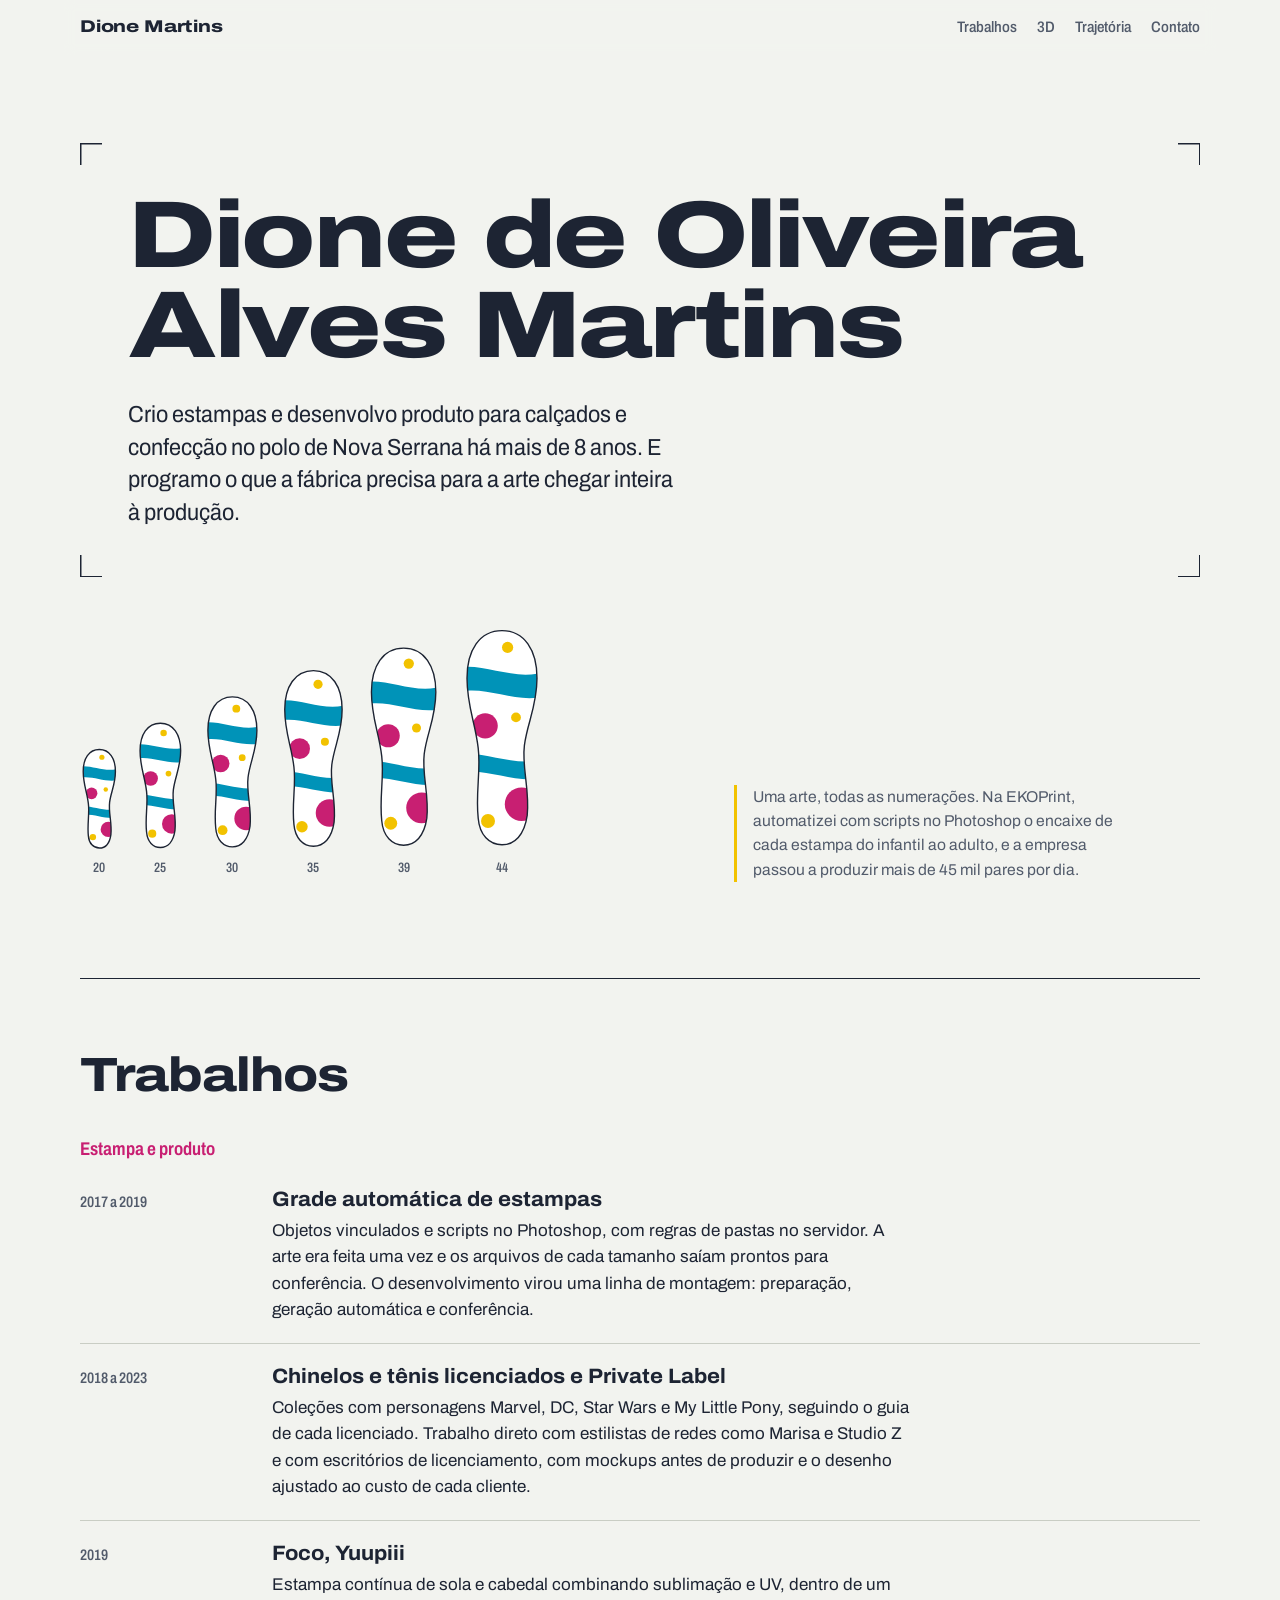
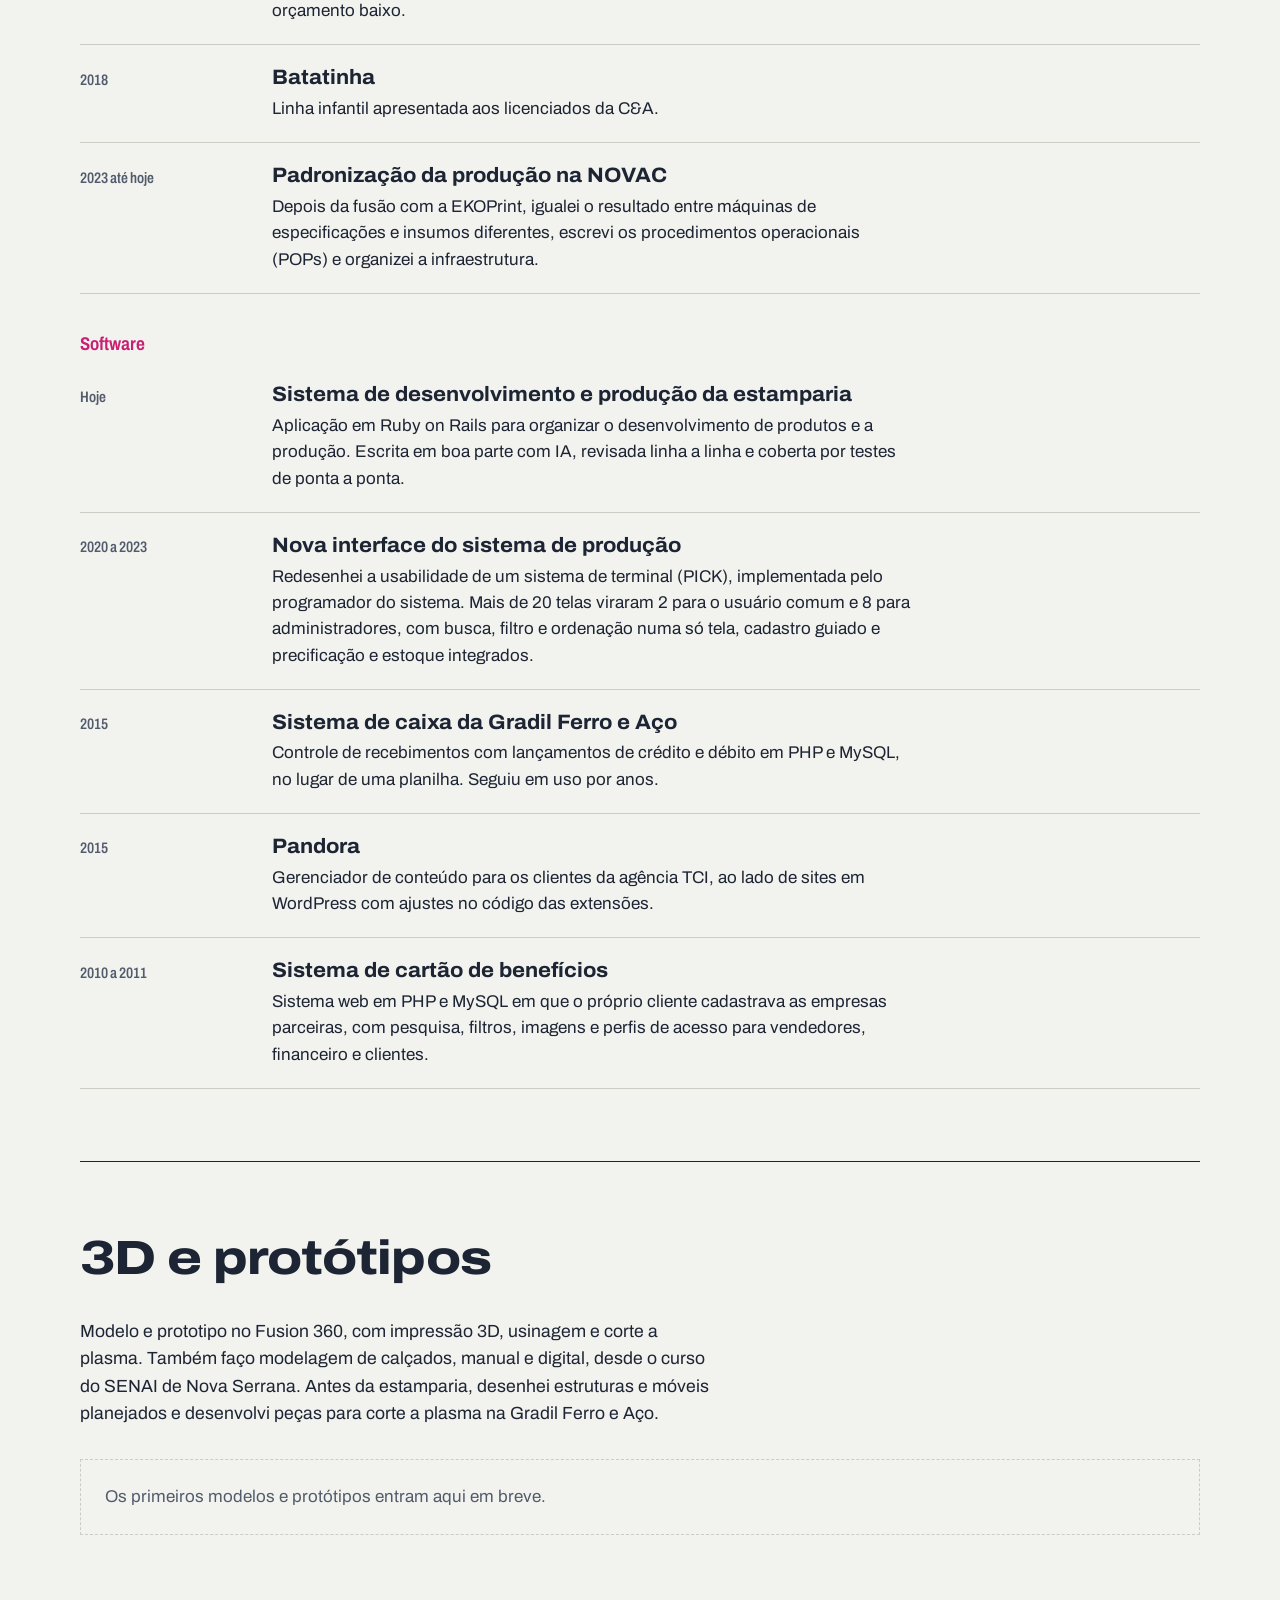
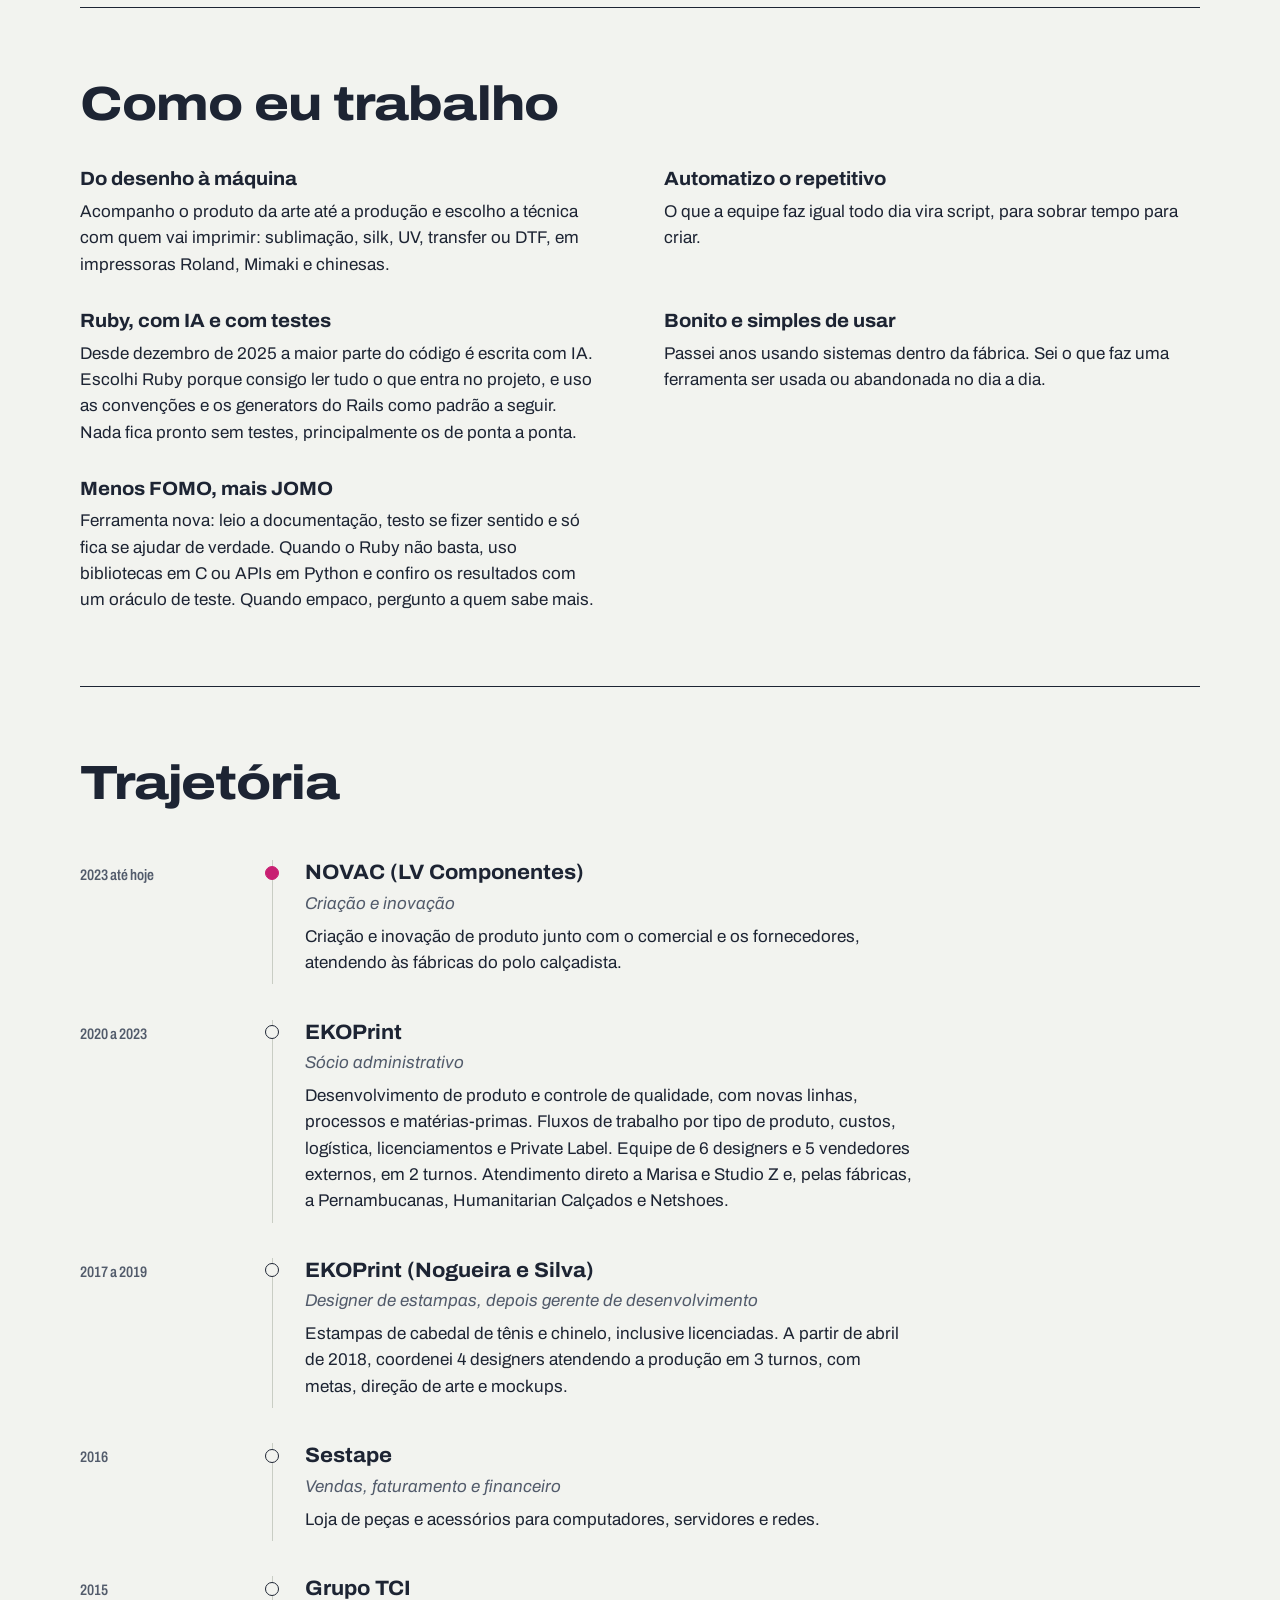
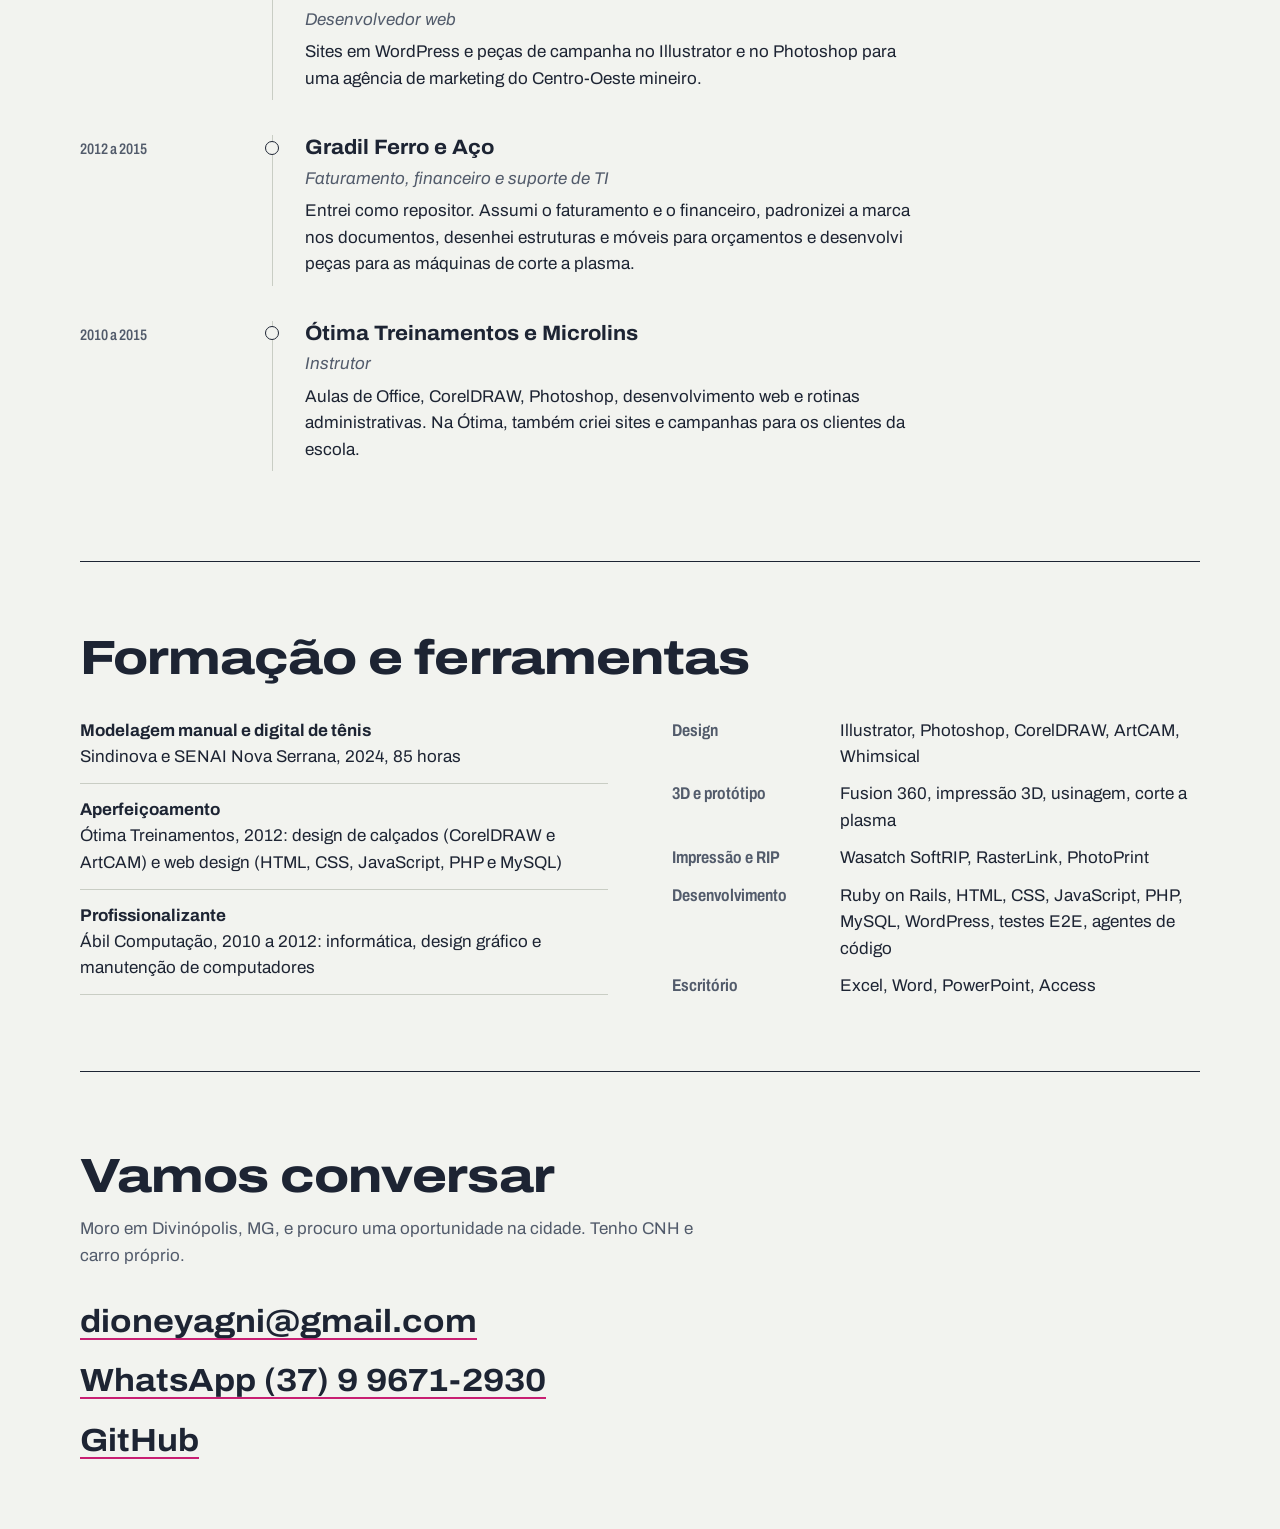
==== index.html @ 9ca5ea8d "Portfólio novo: estampa, produto, software e espaço para 3D Co-Authored-By: Claude Opus 5.5 <noreply" ====
<!doctype html>
<html lang="pt-BR">
<head>
  <meta charset="utf-8">
  <meta name="viewport" content="width=device-width, initial-scale=1">
  <title>Dione Martins · Design de estampas, produto e software</title>
  <meta name="description" content="Dione de Oliveira Alves Martins: designer de estampas e produto no polo calçadista de Nova Serrana e desenvolvedor Ruby on Rails. Divinópolis, MG.">
  <link rel="canonical" href="https://dioneyagni.github.io/">

  <meta property="og:type" content="website">
  <meta property="og:locale" content="pt_BR">
  <meta property="og:title" content="Dione Martins · Design de estampas, produto e software">
  <meta property="og:description" content="Mais de 8 anos criando estampas e produto para calçados e confecção, e programando o que a fábrica precisa.">
  <meta property="og:url" content="https://dioneyagni.github.io/">
  <meta name="theme-color" content="#F2F3EF" media="(prefers-color-scheme: light)">
  <meta name="theme-color" content="#151922" media="(prefers-color-scheme: dark)">

  <link rel="preconnect" href="https://fonts.googleapis.com">
  <link rel="preconnect" href="https://fonts.gstatic.com" crossorigin>
  <link rel="stylesheet" href="https://fonts.googleapis.com/css2?family=Archivo:ital,wdth,wght@0,62..125,300..900;1,62..125,400&display=swap">
  <link rel="stylesheet" href="assets/css/site.css">
  <link rel="icon" href="data:image/svg+xml,%3Csvg xmlns='http://www.w3.org/2000/svg' viewBox='0 0 32 32'%3E%3Ccircle cx='16' cy='16' r='9' fill='none' stroke='%23D4237A' stroke-width='2.5'/%3E%3Cpath d='M16 1v30M1 16h30' stroke='%231D2433' stroke-width='2.5'/%3E%3C/svg%3E">

  <!-- Google tag (gtag.js) -->
  <script async src="https://www.googletagmanager.com/gtag/js?id=G-K57JJEJHMC"></script>
  <script>
    window.dataLayer = window.dataLayer || [];
    function gtag(){dataLayer.push(arguments);}
    gtag('js', new Date());
    gtag('config', 'G-K57JJEJHMC');
  </script>
</head>
<body>

  <!--
    Arte da "grade": a mesma estampa desenhada uma vez e usada em todos os tamanhos.
    Fica escondida aqui e é reaproveitada no topo com <use href="#palmilha">.
  -->
  <svg class="sprite" aria-hidden="true" focusable="false">
    <defs>
      <clipPath id="contorno">
        <path d="M30 4C46 4 55 18 55 38c0 20-7 32-9 48-2 16 4 32 2 50-2 14-9 21-18 21s-16-7-17-19c-2-18 2-34 0-50C11 70 5 58 5 38 5 18 14 4 30 4z"/>
      </clipPath>
    </defs>
    <symbol id="palmilha" viewBox="0 0 60 161">
      <g clip-path="url(#contorno)">
        <rect width="60" height="161" class="arte-fundo"/>
        <path d="M-10 34C12 20 44 48 70 28V46C46 64 14 36 -10 52Z" class="arte-ciano"/>
        <path d="M-10 96C12 82 44 110 70 90V104C46 122 14 94 -10 110Z" class="arte-ciano"/>
        <circle cx="18" cy="72" r="9" class="arte-magenta"/>
        <circle cx="44" cy="128" r="12" class="arte-magenta"/>
        <circle cx="40" cy="66" r="3.5" class="arte-amarelo"/>
        <circle cx="20" cy="140" r="5" class="arte-amarelo"/>
        <circle cx="34" cy="16" r="4" class="arte-amarelo"/>
      </g>
      <path d="M30 4C46 4 55 18 55 38c0 20-7 32-9 48-2 16 4 32 2 50-2 14-9 21-18 21s-16-7-17-19c-2-18 2-34 0-50C11 70 5 58 5 38 5 18 14 4 30 4z" class="arte-contorno"/>
    </symbol>
  </svg>

  <a class="pular" href="#trabalhos">Pular para os trabalhos</a>

  <header class="topo">
    <a class="marca" href="#inicio">Dione Martins</a>
    <nav aria-label="Seções">
      <a href="#trabalhos">Trabalhos</a>
      <a href="#3d">3D</a>
      <a href="#trajetoria">Trajetória</a>
      <a href="#contato">Contato</a>
    </nav>
  </header>

  <main id="inicio">

    <!-- ============ ABERTURA ============ -->
    <section class="abertura" aria-labelledby="nome">
      <div class="prova">
        <h1 id="nome">Dione de Oliveira<br>Alves Martins</h1>
        <p class="apresentacao">
          Crio estampas e desenvolvo produto para calçados e confecção no polo de Nova Serrana há mais de 8 anos.
          E programo o que a fábrica precisa para a arte chegar inteira à produção.
        </p>
      </div>

      <figure class="grade">
        <ol class="grade-tamanhos">
          <li style="--t:.46"><svg viewBox="0 0 60 161" aria-hidden="true"><use href="#palmilha"/></svg><span>20</span></li>
          <li style="--t:.58"><svg viewBox="0 0 60 161" aria-hidden="true"><use href="#palmilha"/></svg><span>25</span></li>
          <li style="--t:.70"><svg viewBox="0 0 60 161" aria-hidden="true"><use href="#palmilha"/></svg><span>30</span></li>
          <li style="--t:.82"><svg viewBox="0 0 60 161" aria-hidden="true"><use href="#palmilha"/></svg><span>35</span></li>
          <li style="--t:.92"><svg viewBox="0 0 60 161" aria-hidden="true"><use href="#palmilha"/></svg><span>39</span></li>
          <li style="--t:1"><svg viewBox="0 0 60 161" aria-hidden="true"><use href="#palmilha"/></svg><span>44</span></li>
        </ol>
        <figcaption>
          Uma arte, todas as numerações. Na EKOPrint, automatizei com scripts no Photoshop o encaixe de cada estampa
          do infantil ao adulto, e a empresa passou a produzir mais de 45 mil pares por dia.
        </figcaption>
      </figure>
    </section>

    <!-- ============ TRABALHOS ============ -->
    <section id="trabalhos" class="secao" aria-labelledby="t-trabalhos">
      <h2 id="t-trabalhos">Trabalhos</h2>

      <h3 class="grupo">Estampa e produto</h3>
      <ul class="trabalhos">
        <li>
          <p class="quando">2017 a 2019</p>
          <div>
            <h4>Grade automática de estampas</h4>
            <p>Objetos vinculados e scripts no Photoshop, com regras de pastas no servidor. A arte era feita uma vez e os arquivos de cada tamanho saíam prontos para conferência. O desenvolvimento virou uma linha de montagem: preparação, geração automática e conferência.</p>
          </div>
        </li>
        <li>
          <p class="quando">2018 a 2023</p>
          <div>
            <h4>Chinelos e tênis licenciados e Private Label</h4>
            <p>Coleções com personagens Marvel, DC, Star Wars e My Little Pony, seguindo o guia de cada licenciado. Trabalho direto com estilistas de redes como Marisa e Studio Z e com escritórios de licenciamento, com mockups antes de produzir e o desenho ajustado ao custo de cada cliente.</p>
          </div>
        </li>
        <li>
          <p class="quando">2019</p>
          <div>
            <h4>Foco, Yuupiii</h4>
            <p>Estampa contínua de sola e cabedal combinando sublimação e UV, dentro de um orçamento baixo.</p>
          </div>
        </li>
        <li>
          <p class="quando">2018</p>
          <div>
            <h4>Batatinha</h4>
            <p>Linha infantil apresentada aos licenciados da C&amp;A.</p>
          </div>
        </li>
        <li>
          <p class="quando">2023 até hoje</p>
          <div>
            <h4>Padronização da produção na NOVAC</h4>
            <p>Depois da fusão com a EKOPrint, igualei o resultado entre máquinas de especificações e insumos diferentes, escrevi os procedimentos operacionais (POPs) e organizei a infraestrutura.</p>
          </div>
        </li>
      </ul>

      <h3 class="grupo">Software</h3>
      <ul class="trabalhos">
        <li>
          <p class="quando">Hoje</p>
          <div>
            <h4>Sistema de desenvolvimento e produção da estamparia</h4>
            <p>Aplicação em Ruby on Rails para organizar o desenvolvimento de produtos e a produção. Escrita em boa parte com IA, revisada linha a linha e coberta por testes de ponta a ponta.</p>
          </div>
        </li>
        <li>
          <p class="quando">2020 a 2023</p>
          <div>
            <h4>Nova interface do sistema de produção</h4>
            <p>Redesenhei a usabilidade de um sistema de terminal (PICK), implementada pelo programador do sistema. Mais de 20 telas viraram 2 para o usuário comum e 8 para administradores, com busca, filtro e ordenação numa só tela, cadastro guiado e precificação e estoque integrados.</p>
          </div>
        </li>
        <li>
          <p class="quando">2015</p>
          <div>
            <h4>Sistema de caixa da Gradil Ferro e Aço</h4>
            <p>Controle de recebimentos com lançamentos de crédito e débito em PHP e MySQL, no lugar de uma planilha. Seguiu em uso por anos.</p>
          </div>
        </li>
        <li>
          <p class="quando">2015</p>
          <div>
            <h4>Pandora</h4>
            <p>Gerenciador de conteúdo para os clientes da agência TCI, ao lado de sites em WordPress com ajustes no código das extensões.</p>
          </div>
        </li>
        <li>
          <p class="quando">2010 a 2011</p>
          <div>
            <h4>Sistema de cartão de benefícios</h4>
            <p>Sistema web em PHP e MySQL em que o próprio cliente cadastrava as empresas parceiras, com pesquisa, filtros, imagens e perfis de acesso para vendedores, financeiro e clientes.</p>
          </div>
        </li>
      </ul>
    </section>

    <!-- ============ 3D E PROTÓTIPOS ============ -->
    <section id="3d" class="secao" aria-labelledby="t-3d">
      <h2 id="t-3d">3D e protótipos</h2>
      <p class="texto">
        Modelo e prototipo no Fusion 360, com impressão 3D, usinagem e corte a plasma. Também faço modelagem de calçados,
        manual e digital, desde o curso do SENAI de Nova Serrana. Antes da estamparia, desenhei estruturas e móveis
        planejados e desenvolvi peças para corte a plasma na Gradil Ferro e Aço.
      </p>

      <!--
        COMO ADICIONAR UM TRABALHO 3D
        1. Coloque a imagem em assets/img/3d/ (ex.: matriz-solado.jpg, 1600px de largura).
        2. Copie o bloco <figure> abaixo para dentro de <div class="galeria-3d">, troque os textos
           e apague a linha class="aguardando" quando o primeiro trabalho entrar.

        <figure>
          <img src="assets/img/3d/matriz-solado.jpg" alt="Descreva o que aparece na imagem" loading="lazy" width="1600" height="1200">
          <figcaption><strong>Nome do projeto</strong> Fusion 360 e impressão 3D, 2025</figcaption>
        </figure>

        Para um modelo 3D girável (.glb), use no lugar da <img>:
        <model-viewer src="assets/img/3d/peca.glb" alt="Descrição" camera-controls auto-rotate></model-viewer>
        e acrescente uma única vez, antes de </body>:
        <script type="module" src="https://cdn.jsdelivr.net/npm/@google/model-viewer/dist/model-viewer.min.js"></script>
      -->
      <div class="galeria-3d">
        <p class="aguardando">Os primeiros modelos e protótipos entram aqui em breve.</p>
      </div>
    </section>

    <!-- ============ COMO EU TRABALHO ============ -->
    <section id="como" class="secao" aria-labelledby="t-como">
      <h2 id="t-como">Como eu trabalho</h2>
      <dl class="principios">
        <div>
          <dt>Do desenho à máquina</dt>
          <dd>Acompanho o produto da arte até a produção e escolho a técnica com quem vai imprimir: sublimação, silk, UV, transfer ou DTF, em impressoras Roland, Mimaki e chinesas.</dd>
        </div>
        <div>
          <dt>Automatizo o repetitivo</dt>
          <dd>O que a equipe faz igual todo dia vira script, para sobrar tempo para criar.</dd>
        </div>
        <div>
          <dt>Ruby, com IA e com testes</dt>
          <dd>Desde dezembro de 2025 a maior parte do código é escrita com IA. Escolhi Ruby porque consigo ler tudo o que entra no projeto, e uso as convenções e os generators do Rails como padrão a seguir. Nada fica pronto sem testes, principalmente os de ponta a ponta.</dd>
        </div>
        <div>
          <dt>Bonito e simples de usar</dt>
          <dd>Passei anos usando sistemas dentro da fábrica. Sei o que faz uma ferramenta ser usada ou abandonada no dia a dia.</dd>
        </div>
        <div>
          <dt>Menos FOMO, mais JOMO</dt>
          <dd>Ferramenta nova: leio a documentação, testo se fizer sentido e só fica se ajudar de verdade. Quando o Ruby não basta, uso bibliotecas em C ou APIs em Python e confiro os resultados com um oráculo de teste. Quando empaco, pergunto a quem sabe mais.</dd>
        </div>
      </dl>
    </section>

    <!-- ============ TRAJETÓRIA ============ -->
    <section id="trajetoria" class="secao" aria-labelledby="t-trajetoria">
      <h2 id="t-trajetoria">Trajetória</h2>
      <ol class="linha">
        <li>
          <p class="quando">2023 até hoje</p>
          <div>
            <h3>NOVAC (LV Componentes)</h3>
            <p class="cargo">Criação e inovação</p>
            <p>Criação e inovação de produto junto com o comercial e os fornecedores, atendendo às fábricas do polo calçadista.</p>
          </div>
        </li>
        <li>
          <p class="quando">2020 a 2023</p>
          <div>
            <h3>EKOPrint</h3>
            <p class="cargo">Sócio administrativo</p>
            <p>Desenvolvimento de produto e controle de qualidade, com novas linhas, processos e matérias-primas. Fluxos de trabalho por tipo de produto, custos, logística, licenciamentos e Private Label. Equipe de 6 designers e 5 vendedores externos, em 2 turnos. Atendimento direto a Marisa e Studio Z e, pelas fábricas, a Pernambucanas, Humanitarian Calçados e Netshoes.</p>
          </div>
        </li>
        <li>
          <p class="quando">2017 a 2019</p>
          <div>
            <h3>EKOPrint (Nogueira e Silva)</h3>
            <p class="cargo">Designer de estampas, depois gerente de desenvolvimento</p>
            <p>Estampas de cabedal de tênis e chinelo, inclusive licenciadas. A partir de abril de 2018, coordenei 4 designers atendendo a produção em 3 turnos, com metas, direção de arte e mockups.</p>
          </div>
        </li>
        <li>
          <p class="quando">2016</p>
          <div>
            <h3>Sestape</h3>
            <p class="cargo">Vendas, faturamento e financeiro</p>
            <p>Loja de peças e acessórios para computadores, servidores e redes.</p>
          </div>
        </li>
        <li>
          <p class="quando">2015</p>
          <div>
            <h3>Grupo TCI</h3>
            <p class="cargo">Desenvolvedor web</p>
            <p>Sites em WordPress e peças de campanha no Illustrator e no Photoshop para uma agência de marketing do Centro-Oeste mineiro.</p>
          </div>
        </li>
        <li>
          <p class="quando">2012 a 2015</p>
          <div>
            <h3>Gradil Ferro e Aço</h3>
            <p class="cargo">Faturamento, financeiro e suporte de TI</p>
            <p>Entrei como repositor. Assumi o faturamento e o financeiro, padronizei a marca nos documentos, desenhei estruturas e móveis para orçamentos e desenvolvi peças para as máquinas de corte a plasma.</p>
          </div>
        </li>
        <li>
          <p class="quando">2010 a 2015</p>
          <div>
            <h3>Ótima Treinamentos e Microlins</h3>
            <p class="cargo">Instrutor</p>
            <p>Aulas de Office, CorelDRAW, Photoshop, desenvolvimento web e rotinas administrativas. Na Ótima, também criei sites e campanhas para os clientes da escola.</p>
          </div>
        </li>
      </ol>
    </section>

    <!-- ============ FORMAÇÃO E FERRAMENTAS ============ -->
    <section id="formacao" class="secao" aria-labelledby="t-formacao">
      <h2 id="t-formacao">Formação e ferramentas</h2>
      <div class="duas">
        <ul class="formacao">
          <li><strong>Modelagem manual e digital de tênis</strong> Sindinova e SENAI Nova Serrana, 2024, 85 horas</li>
          <li><strong>Aperfeiçoamento</strong> Ótima Treinamentos, 2012: design de calçados (CorelDRAW e ArtCAM) e web design (HTML, CSS, JavaScript, PHP e MySQL)</li>
          <li><strong>Profissionalizante</strong> Ábil Computação, 2010 a 2012: informática, design gráfico e manutenção de computadores</li>
        </ul>
        <dl class="ferramentas">
          <dt>Design</dt><dd>Illustrator, Photoshop, CorelDRAW, ArtCAM, Whimsical</dd>
          <dt>3D e protótipo</dt><dd>Fusion 360, impressão 3D, usinagem, corte a plasma</dd>
          <dt>Impressão e RIP</dt><dd>Wasatch SoftRIP, RasterLink, PhotoPrint</dd>
          <dt>Desenvolvimento</dt><dd>Ruby on Rails, HTML, CSS, JavaScript, PHP, MySQL, WordPress, testes E2E, agentes de código</dd>
          <dt>Escritório</dt><dd>Excel, Word, PowerPoint, Access</dd>
        </dl>
      </div>
    </section>

  </main>

  <!-- ============ CONTATO ============ -->
  <footer id="contato" class="contato" aria-labelledby="t-contato">
    <h2 id="t-contato">Vamos conversar</h2>
    <p>Moro em Divinópolis, MG, e procuro uma oportunidade na cidade. Tenho CNH e carro próprio.</p>
    <ul class="canais">
      <li><a href="mailto:dioneyagni@gmail.com">dioneyagni@gmail.com</a></li>
      <li><a href="https://wa.me/5537996712930">WhatsApp (37) 9 9671-2930</a></li>
      <li><a href="https://github.com/dioneyagni">GitHub</a></li>
    </ul>
  </footer>

</body>
</html>
---- assets/css/site.css ----
/* =========================================================
   Portfólio Dione Martins
   Cores de processo (ciano, magenta, amarelo) sobre papel e tinta.
   ========================================================= */

:root {
  --papel: #F2F3EF;
  --papel-2: #E6E8E2;
  --tinta: #1D2433;
  --tinta-suave: #525B6B;
  --linha: #C9CDC4;
  --ciano: #0093B8;
  --magenta: #C81F72;
  --amarelo: #F2C200;
  --arte-fundo: #FFFFFF;

  --fonte: "Archivo", "Helvetica Neue", Arial, sans-serif;
  --gutter: 16px;
  --largura: 72rem;
  --medida: 64ch;
  color-scheme: light;
}

@media (prefers-color-scheme: dark) {
  :root:not([data-theme="light"]) {
    --papel: #151922;
    --papel-2: #1E2430;
    --tinta: #E7E9EC;
    --tinta-suave: #A2A9B6;
    --linha: #343B49;
    --ciano: #3BB9DA;
    --magenta: #EC5A9E;
    --amarelo: #F2C200;
    --arte-fundo: #F4F4EF;
    color-scheme: dark;
  }
}
:root[data-theme="dark"] {
  --papel: #151922;
  --papel-2: #1E2430;
  --tinta: #E7E9EC;
  --tinta-suave: #A2A9B6;
  --linha: #343B49;
  --ciano: #3BB9DA;
  --magenta: #EC5A9E;
  --arte-fundo: #F4F4EF;
  color-scheme: dark;
}

/* ---------- base ---------- */
*, *::before, *::after { box-sizing: border-box; }

html { scroll-behavior: smooth; scroll-padding-top: 4.5rem; }
@media (prefers-reduced-motion: reduce) { html { scroll-behavior: auto; } }

body {
  margin: 0;
  background: var(--papel);
  color: var(--tinta);
  font-family: var(--fonte);
  font-size: 1.0625rem;
  line-height: 1.55;
  font-variation-settings: "wdth" 100;
  -webkit-font-smoothing: antialiased;
  text-rendering: optimizeLegibility;
}

h1, h2, h3, h4, p, ul, ol, dl, dd, figure { margin: 0; }
ul, ol { padding: 0; list-style: none; }

a { color: inherit; text-decoration-color: var(--magenta); text-decoration-thickness: 2px; text-underline-offset: .2em; }
a:hover { color: var(--magenta); }
:focus-visible { outline: 3px solid var(--ciano); outline-offset: 3px; border-radius: 2px; }

.sprite { position: absolute; width: 0; height: 0; overflow: hidden; }

.pular {
  position: absolute; left: var(--gutter); top: -4rem;
  background: var(--tinta); color: var(--papel); padding: .6rem 1rem; z-index: 10;
}
.pular:focus { top: .75rem; }

/* ---------- topo ---------- */
.topo {
  position: sticky; top: 0; z-index: 5;
  display: flex; flex-wrap: wrap; align-items: baseline; justify-content: space-between; gap: .5rem 1.5rem;
  max-width: var(--largura); margin: 0 auto;
  padding: .9rem var(--gutter);
  background: color-mix(in srgb, var(--papel) 92%, transparent);
  backdrop-filter: blur(6px);
}
.marca {
  font-weight: 800; font-variation-settings: "wdth" 125; text-decoration: none;
  letter-spacing: -.01em;
}
.topo nav { display: flex; flex-wrap: wrap; gap: .25rem 1.25rem; font-size: .95rem; }
.topo nav a { text-decoration: none; color: var(--tinta-suave); font-variation-settings: "wdth" 85; font-weight: 550; }
.topo nav a:hover { color: var(--magenta); }

main, .contato { max-width: var(--largura); margin: 0 auto; padding-inline: var(--gutter); }

/* ---------- abertura ---------- */
.abertura {
  display: grid; gap: 3rem;
  padding-block: clamp(2.5rem, 7vw, 5.5rem) clamp(3rem, 8vw, 6rem);
}

/* marcas de corte nos quatro cantos, como numa prova de impressão */
.prova {
  --m: 22px; --e: 1.5px;
  position: relative;
  padding: clamp(1.75rem, 4vw, 3rem);
  background:
    linear-gradient(var(--tinta), var(--tinta)) left top / var(--m) var(--e),
    linear-gradient(var(--tinta), var(--tinta)) left top / var(--e) var(--m),
    linear-gradient(var(--tinta), var(--tinta)) right top / var(--m) var(--e),
    linear-gradient(var(--tinta), var(--tinta)) right top / var(--e) var(--m),
    linear-gradient(var(--tinta), var(--tinta)) left bottom / var(--m) var(--e),
    linear-gradient(var(--tinta), var(--tinta)) left bottom / var(--e) var(--m),
    linear-gradient(var(--tinta), var(--tinta)) right bottom / var(--m) var(--e),
    linear-gradient(var(--tinta), var(--tinta)) right bottom / var(--e) var(--m);
  background-repeat: no-repeat;
}

h1 {
  font-size: clamp(2.35rem, 7.4vw, 6.25rem);
  line-height: .95;
  font-weight: 820;
  font-variation-settings: "wdth" 125;
  letter-spacing: -.025em;
  overflow-wrap: anywhere;
}

.apresentacao {
  margin-top: 1.75rem;
  max-width: 46ch;
  font-size: clamp(1.15rem, 2vw, 1.45rem);
  line-height: 1.4;
  font-variation-settings: "wdth" 92;
}

/* a grade: a mesma arte em várias numerações */
.grade { display: grid; gap: 1.25rem; }
@media (min-width: 900px) {
  .grade { grid-template-columns: minmax(0, 1.3fr) minmax(0, 1fr); align-items: end; gap: 3rem; }
}

.grade-tamanhos {
  display: flex; align-items: flex-end; gap: clamp(.4rem, 1.6vw, 1.1rem);
  padding-bottom: .25rem;
}
.grade-tamanhos li {
  width: calc(var(--t) * clamp(2.6rem, 9vw, 5.25rem));
  display: grid; justify-items: center; gap: .4rem;
}
.grade-tamanhos svg { width: 100%; height: auto; display: block; overflow: visible; }
.grade-tamanhos span {
  font-size: .85rem; font-weight: 600; color: var(--tinta-suave);
  font-variation-settings: "wdth" 70; font-variant-numeric: tabular-nums;
}

.arte-fundo { fill: var(--arte-fundo); }
.arte-ciano { fill: var(--ciano); }
.arte-magenta { fill: var(--magenta); }
.arte-amarelo { fill: var(--amarelo); }
.arte-contorno { fill: none; stroke: var(--tinta); stroke-width: 1.4; vector-effect: non-scaling-stroke; }

.grade figcaption {
  max-width: 44ch; color: var(--tinta-suave); font-size: .98rem;
  border-left: 3px solid var(--amarelo); padding-left: 1rem;
}

/* um único momento de movimento: as numerações aparecem da menor para a maior */
@media (prefers-reduced-motion: no-preference) {
  .grade-tamanhos li { animation: entra .55s cubic-bezier(.2, .7, .2, 1) both; transform-origin: bottom center; }
  .grade-tamanhos li:nth-child(1) { animation-delay: .15s; }
  .grade-tamanhos li:nth-child(2) { animation-delay: .25s; }
  .grade-tamanhos li:nth-child(3) { animation-delay: .35s; }
  .grade-tamanhos li:nth-child(4) { animation-delay: .45s; }
  .grade-tamanhos li:nth-child(5) { animation-delay: .55s; }
  .grade-tamanhos li:nth-child(6) { animation-delay: .65s; }
  @keyframes entra { from { opacity: 0; transform: translateY(14px) scale(.85); } }
}

/* ---------- seções ---------- */
.secao { padding-block: clamp(2.75rem, 6vw, 4.5rem); border-top: 1.5px solid var(--tinta); }

h2 {
  font-size: clamp(1.9rem, 4.5vw, 3rem);
  line-height: 1;
  font-weight: 780;
  font-variation-settings: "wdth" 118;
  letter-spacing: -.02em;
  margin-bottom: clamp(1.5rem, 3vw, 2.25rem);
}

.grupo {
  font-size: 1.15rem; font-weight: 650; font-variation-settings: "wdth" 80;
  color: var(--magenta);
  margin: 2.25rem 0 .25rem;
}
.grupo:first-of-type { margin-top: 0; }

.texto { max-width: var(--medida); font-size: 1.1rem; }

/* linhas com ano à esquerda (trabalhos e trajetória) */
.trabalhos > li, .linha > li {
  display: grid; gap: .25rem 2rem;
  padding-block: 1.25rem;
  border-bottom: 1px solid var(--linha);
}
@media (min-width: 720px) {
  .trabalhos > li, .linha > li { grid-template-columns: 10rem minmax(0, var(--medida)); }
}
.quando {
  font-size: .95rem; font-weight: 600; color: var(--tinta-suave);
  font-variation-settings: "wdth" 75; font-variant-numeric: tabular-nums;
  padding-top: .2rem;
}
.trabalhos h4, .linha h3 {
  font-size: 1.3rem; line-height: 1.2; font-weight: 720; font-variation-settings: "wdth" 105;
  margin-bottom: .35rem;
}
.trabalhos p:not(.quando), .linha p:not(.quando):not(.cargo) { color: var(--tinta); }
.cargo { color: var(--tinta-suave); font-style: italic; margin-bottom: .4rem; }

/* trajetória: fio vertical com marca de registro em cada parada */
@media (min-width: 720px) {
  .linha > li { position: relative; border-bottom: 0; padding-block: 1.1rem; }
  .linha > li > div { position: relative; padding-left: 2rem; border-left: 1.5px solid var(--linha); padding-bottom: .5rem; }
  .linha > li > div::before {
    content: ""; position: absolute; left: -8px; top: .35rem;
    width: 14px; height: 14px; border-radius: 50%;
    border: 1.5px solid var(--tinta); background: var(--papel);
  }
  .linha > li:first-child > div::before { background: var(--magenta); border-color: var(--magenta); }
}

/* 3D */
.galeria-3d {
  margin-top: 2rem;
  display: grid; gap: 1.5rem;
  grid-template-columns: repeat(auto-fill, minmax(min(100%, 18rem), 1fr));
}
.galeria-3d figure { display: grid; gap: .6rem; }
.galeria-3d img, .galeria-3d model-viewer {
  width: 100%; height: auto; aspect-ratio: 4 / 3; object-fit: cover;
  background: var(--papel-2); display: block;
}
.galeria-3d figcaption { font-size: .95rem; color: var(--tinta-suave); }
.galeria-3d figcaption strong { display: block; color: var(--tinta); font-weight: 700; }
.aguardando {
  grid-column: 1 / -1;
  padding: 1.5rem; color: var(--tinta-suave);
  border: 1.5px dashed var(--linha);
}

/* como eu trabalho */
.principios { display: grid; gap: 1.75rem 3rem; }
@media (min-width: 820px) { .principios { grid-template-columns: repeat(2, minmax(0, 1fr)); } }
.principios div { max-width: 52ch; }
.principios dt { font-size: 1.2rem; font-weight: 720; font-variation-settings: "wdth" 105; margin-bottom: .3rem; }
.principios dd { color: var(--tinta); }

/* formação e ferramentas */
.duas { display: grid; gap: 2.5rem 4rem; }
@media (min-width: 860px) { .duas { grid-template-columns: minmax(0, 1fr) minmax(0, 1fr); } }
.formacao li { padding-block: .8rem; border-bottom: 1px solid var(--linha); }
.formacao li:first-child { padding-top: 0; }
.formacao strong { display: block; font-weight: 700; }
.ferramentas { display: grid; grid-template-columns: 9.5rem minmax(0, 1fr); gap: .7rem 1rem; }
.ferramentas dt { font-weight: 650; font-variation-settings: "wdth" 80; color: var(--tinta-suave); }
@media (max-width: 420px) {
  .ferramentas { grid-template-columns: 1fr; gap: .1rem; }
  .ferramentas dd { margin-bottom: .7rem; }
}

/* ---------- contato ---------- */
.contato {
  width: min(100% - 2 * var(--gutter), var(--largura) - 2 * var(--gutter));
  padding-inline: 0;
  padding-block: clamp(3rem, 7vw, 5rem) 4rem;
  border-top: 1.5px solid var(--tinta);
}
.contato h2 { margin-bottom: 1rem; }
.contato > p { max-width: var(--medida); color: var(--tinta-suave); }
.canais { margin-top: 1.75rem; display: grid; gap: .6rem; }
.canais a {
  font-size: clamp(1.2rem, 3.2vw, 2rem);
  font-weight: 700; font-variation-settings: "wdth" 110;
  overflow-wrap: anywhere;
}
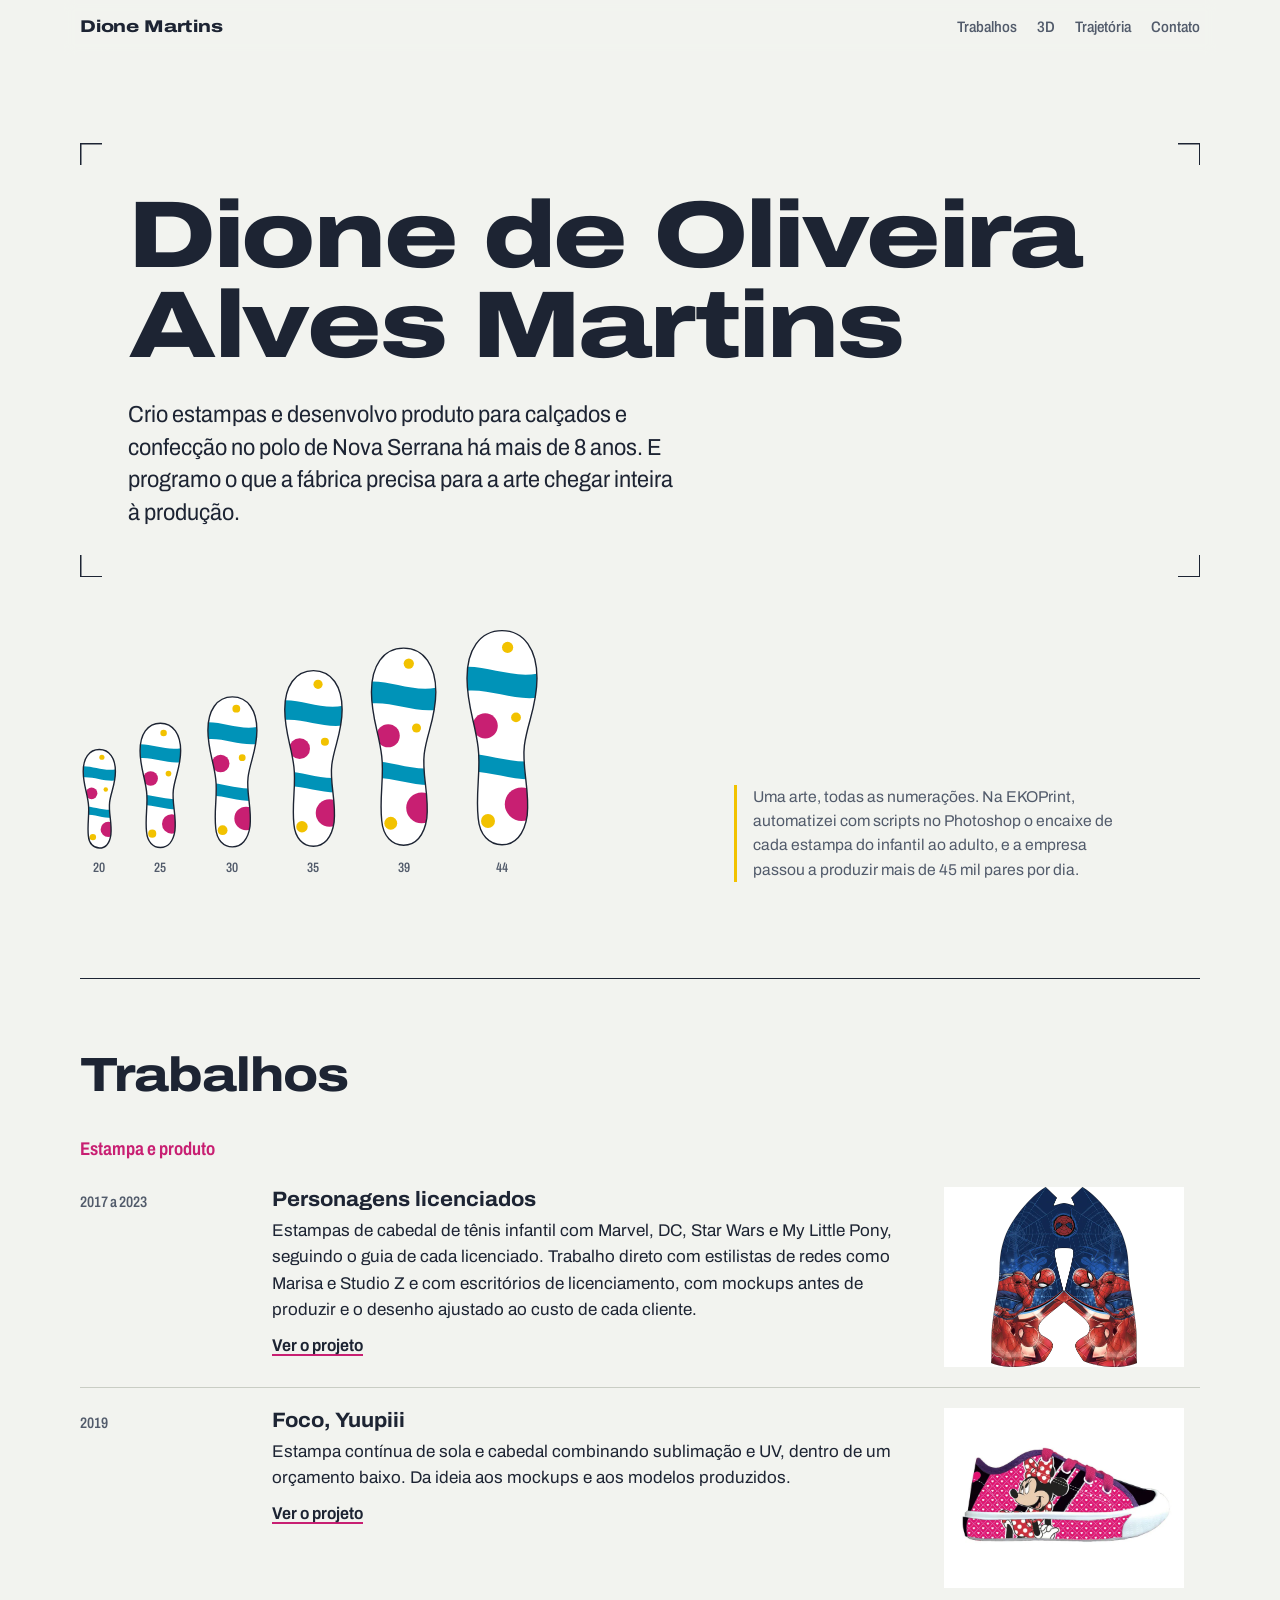
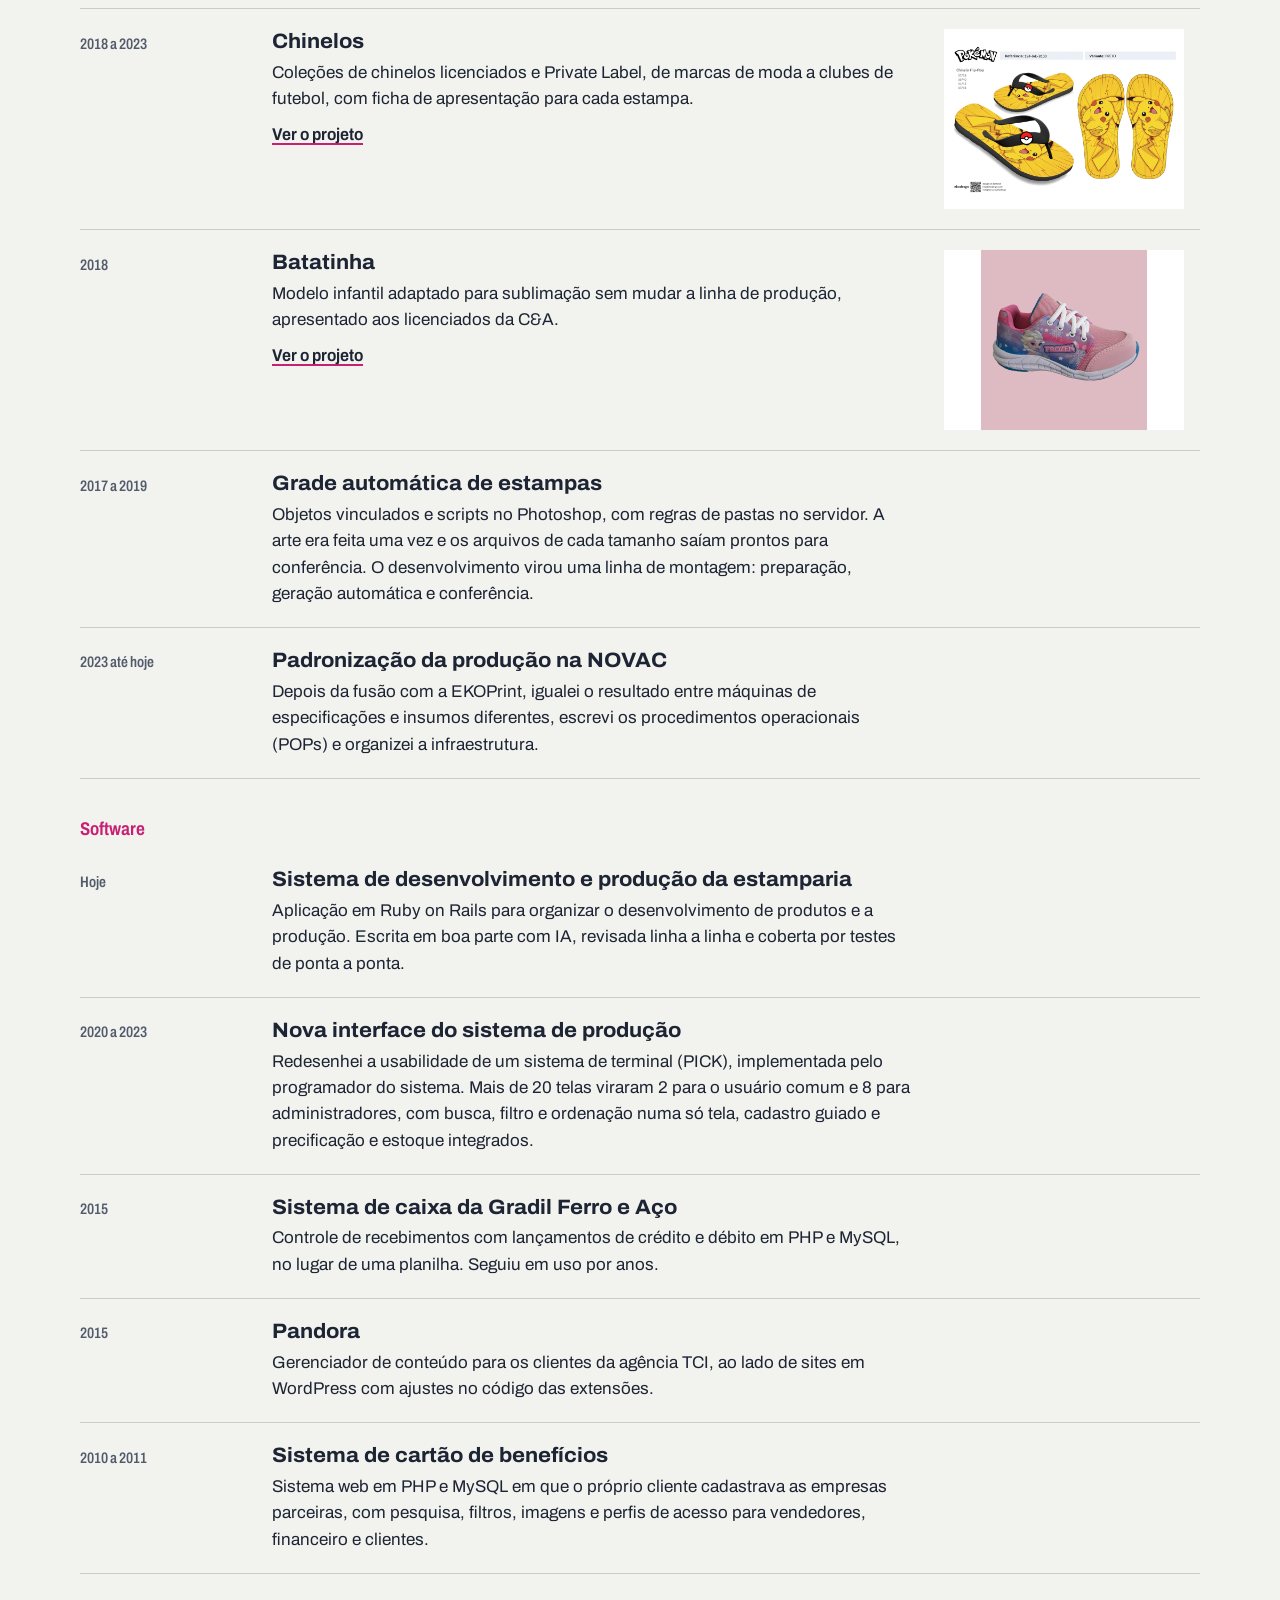
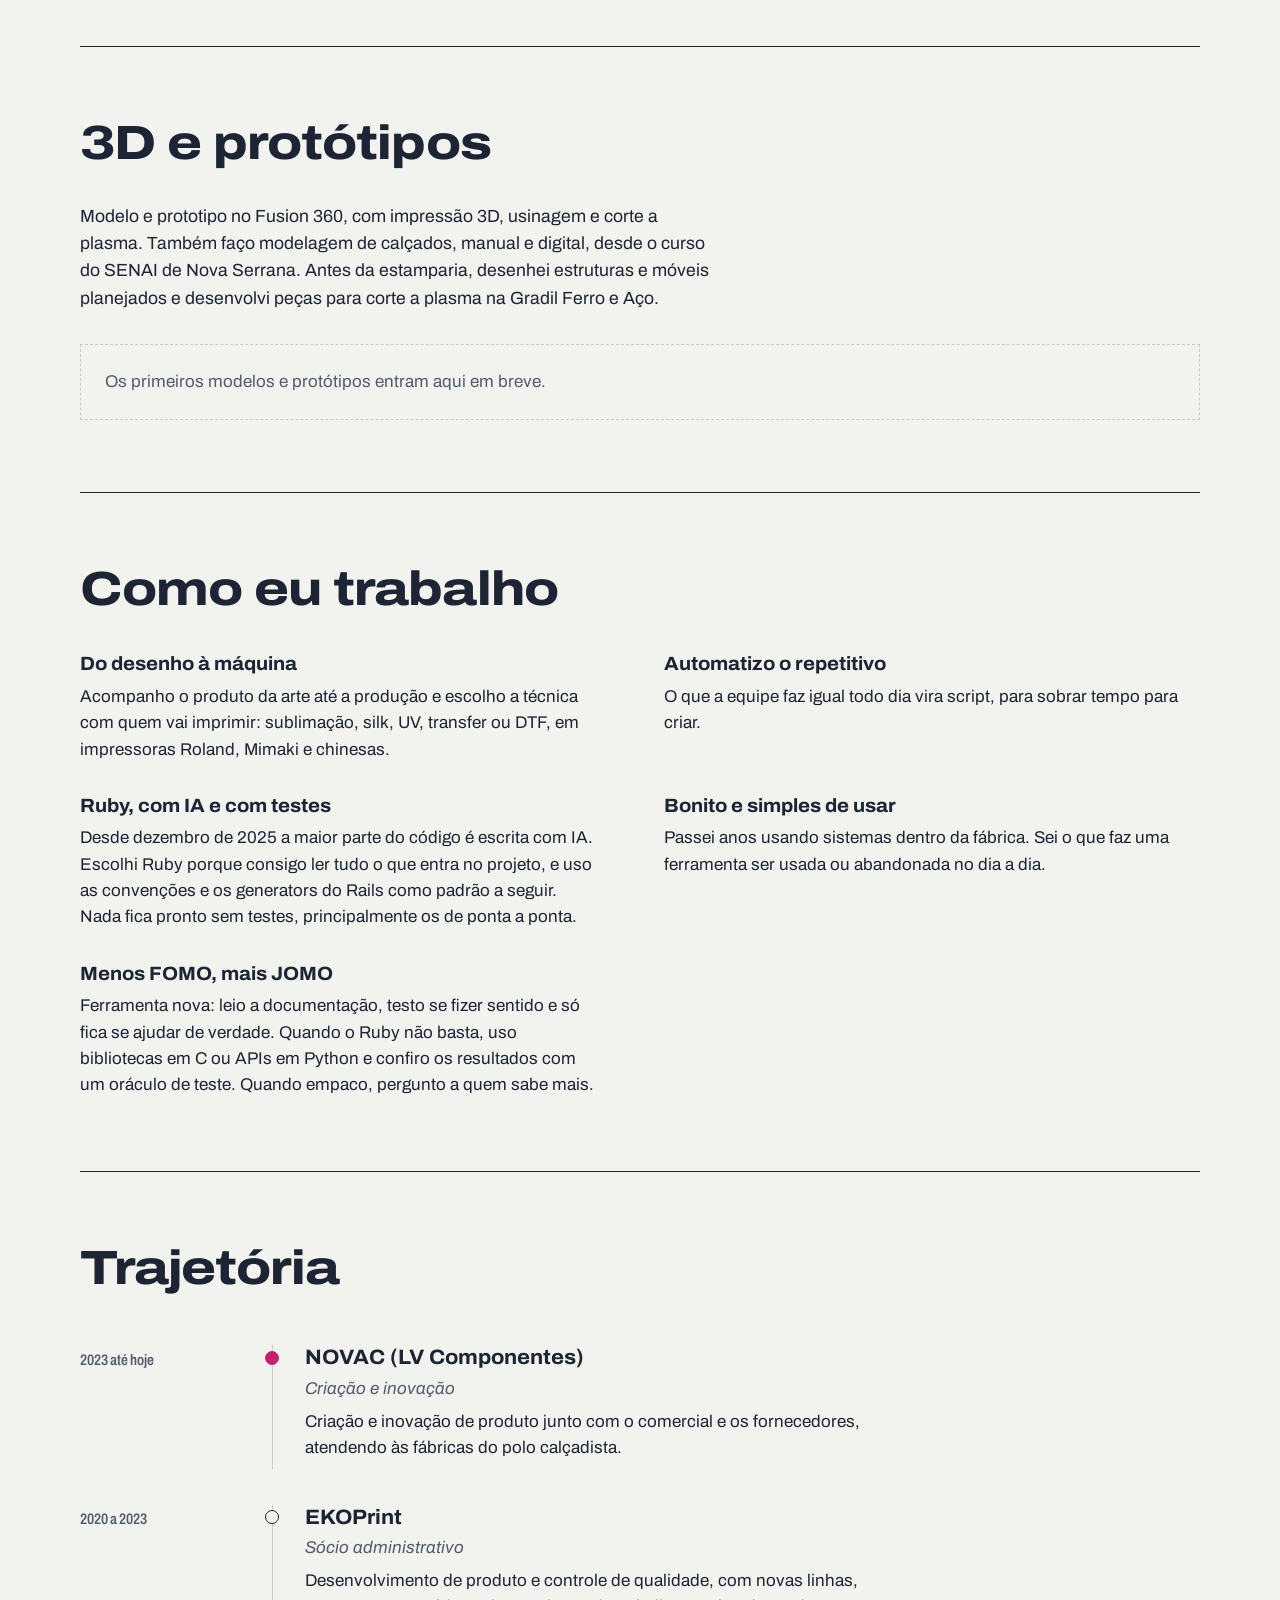
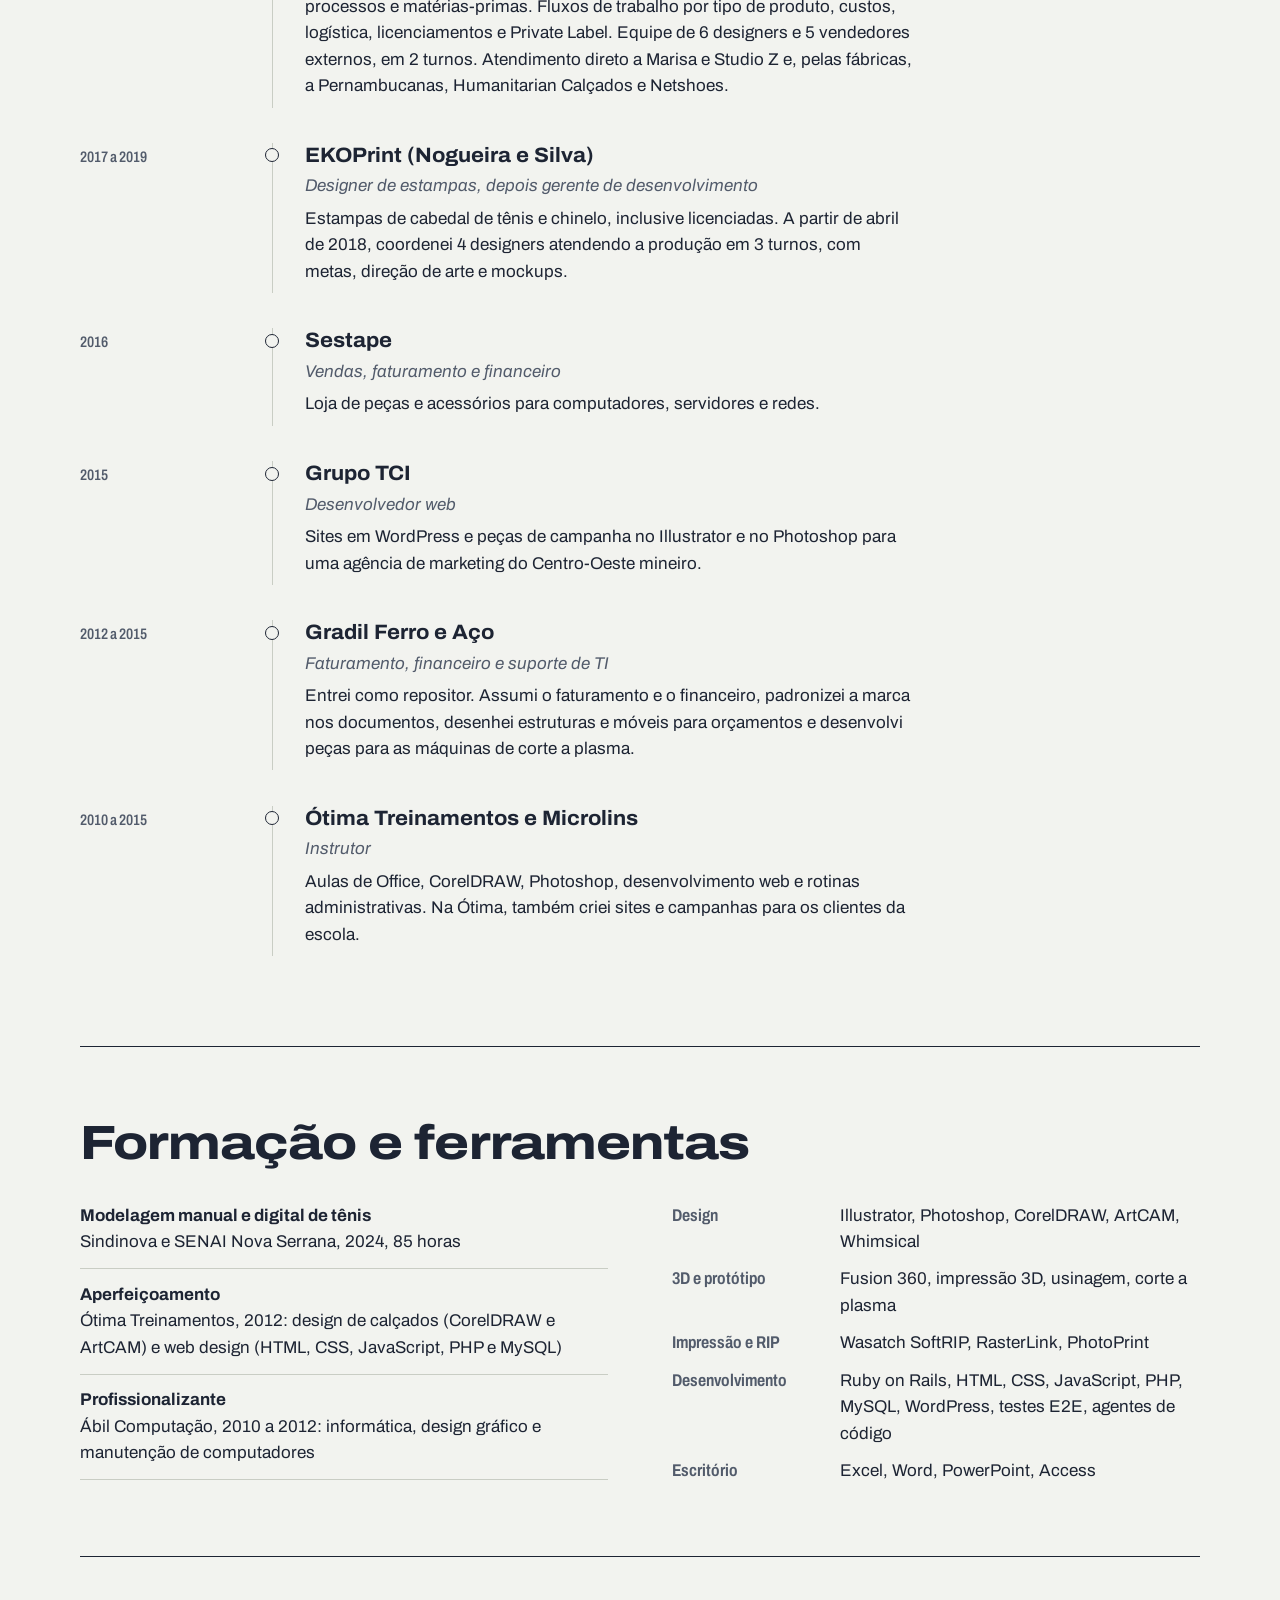
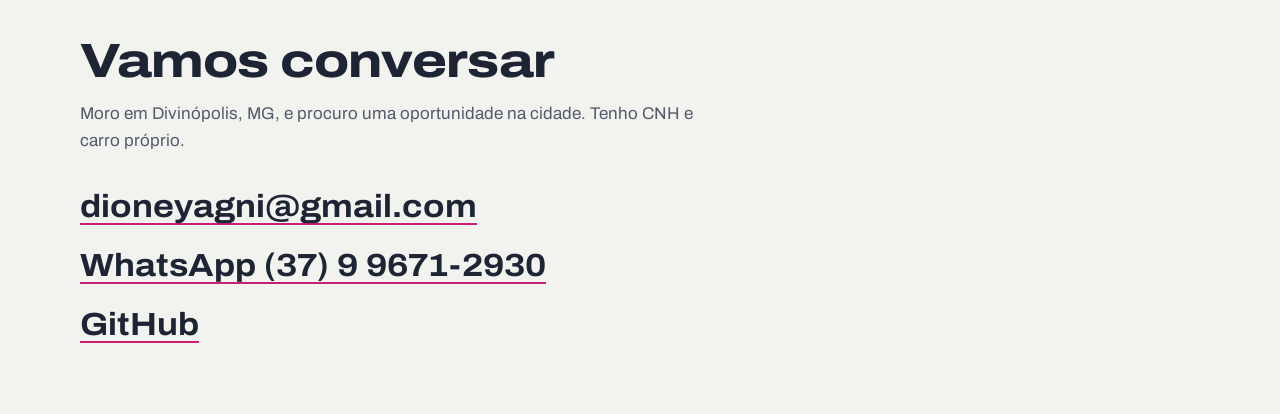
==== commit 364c9c2b: "Traz os projetos do portfólio antigo: Personagens, Foco, Chinelos e Batatinha Páginas de projeto com" ====
--- a/index.html
+++ b/index.html
@@ -103,32 +103,47 @@
 
       <h3 class="grupo">Estampa e produto</h3>
       <ul class="trabalhos">
+        <li class="com-imagem">
+          <p class="quando">2017 a 2023</p>
+          <div>
+            <h4><a href="trabalhos/personagens.html">Personagens licenciados</a></h4>
+            <p>Estampas de cabedal de tênis infantil com Marvel, DC, Star Wars e My Little Pony, seguindo o guia de cada licenciado. Trabalho direto com estilistas de redes como Marisa e Studio Z e com escritórios de licenciamento, com mockups antes de produzir e o desenho ajustado ao custo de cada cliente.</p>
+            <a class="ver" href="trabalhos/personagens.html" aria-label="Ver o projeto Personagens licenciados">Ver o projeto</a>
+          </div>
+          <a class="miniatura" href="trabalhos/personagens.html" tabindex="-1" aria-hidden="true"><img src="assets/img/trabalhos/personagens/marvel-21-p.webp" alt="" loading="lazy" decoding="async"></a>
+        </li>
+        <li class="com-imagem">
+          <p class="quando">2019</p>
+          <div>
+            <h4><a href="trabalhos/foco.html">Foco, Yuupiii</a></h4>
+            <p>Estampa contínua de sola e cabedal combinando sublimação e UV, dentro de um orçamento baixo. Da ideia aos mockups e aos modelos produzidos.</p>
+            <a class="ver" href="trabalhos/foco.html" aria-label="Ver o projeto Foco, Yuupiii">Ver o projeto</a>
+          </div>
+          <a class="miniatura" href="trabalhos/foco.html" tabindex="-1" aria-hidden="true"><img src="assets/img/trabalhos/foco/mockup-07-p.webp" alt="" loading="lazy" decoding="async"></a>
+        </li>
+        <li class="com-imagem">
+          <p class="quando">2018 a 2023</p>
+          <div>
+            <h4><a href="trabalhos/chinelos.html">Chinelos</a></h4>
+            <p>Coleções de chinelos licenciados e Private Label, de marcas de moda a clubes de futebol, com ficha de apresentação para cada estampa.</p>
+            <a class="ver" href="trabalhos/chinelos.html" aria-label="Ver o projeto Chinelos">Ver o projeto</a>
+          </div>
+          <a class="miniatura" href="trabalhos/chinelos.html" tabindex="-1" aria-hidden="true"><img src="assets/img/trabalhos/chinelos/chinelo-02-p.webp" alt="" loading="lazy" decoding="async"></a>
+        </li>
+        <li class="com-imagem">
+          <p class="quando">2018</p>
+          <div>
+            <h4><a href="trabalhos/batatinha.html">Batatinha</a></h4>
+            <p>Modelo infantil adaptado para sublimação sem mudar a linha de produção, apresentado aos licenciados da C&amp;A.</p>
+            <a class="ver" href="trabalhos/batatinha.html" aria-label="Ver o projeto Batatinha">Ver o projeto</a>
+          </div>
+          <a class="miniatura" href="trabalhos/batatinha.html" tabindex="-1" aria-hidden="true"><img src="assets/img/trabalhos/batatinha/tenis-p.webp" alt="" loading="lazy" decoding="async"></a>
+        </li>
         <li>
           <p class="quando">2017 a 2019</p>
           <div>
             <h4>Grade automática de estampas</h4>
             <p>Objetos vinculados e scripts no Photoshop, com regras de pastas no servidor. A arte era feita uma vez e os arquivos de cada tamanho saíam prontos para conferência. O desenvolvimento virou uma linha de montagem: preparação, geração automática e conferência.</p>
-          </div>
-        </li>
-        <li>
-          <p class="quando">2018 a 2023</p>
-          <div>
-            <h4>Chinelos e tênis licenciados e Private Label</h4>
-            <p>Coleções com personagens Marvel, DC, Star Wars e My Little Pony, seguindo o guia de cada licenciado. Trabalho direto com estilistas de redes como Marisa e Studio Z e com escritórios de licenciamento, com mockups antes de produzir e o desenho ajustado ao custo de cada cliente.</p>
-          </div>
-        </li>
-        <li>
-          <p class="quando">2019</p>
-          <div>
-            <h4>Foco, Yuupiii</h4>
-            <p>Estampa contínua de sola e cabedal combinando sublimação e UV, dentro de um orçamento baixo.</p>
-          </div>
-        </li>
-        <li>
-          <p class="quando">2018</p>
-          <div>
-            <h4>Batatinha</h4>
-            <p>Linha infantil apresentada aos licenciados da C&amp;A.</p>
           </div>
         </li>
         <li>
--- a/assets/css/site.css
+++ b/assets/css/site.css
@@ -290,3 +290,96 @@
   font-weight: 700; font-variation-settings: "wdth" 110;
   overflow-wrap: anywhere;
 }
+
+/* ---------- home: projetos com imagem ---------- */
+.trabalhos > li.com-imagem { align-items: start; }
+@media (min-width: 720px) {
+  .trabalhos > li.com-imagem { grid-template-columns: 10rem minmax(0, var(--medida)) minmax(9rem, 15rem); }
+}
+.miniatura {
+  display: block; background: #fff;
+  aspect-ratio: 4 / 3; overflow: hidden;
+}
+.miniatura img, .miniatura video { width: 100%; height: 100%; object-fit: contain; display: block; }
+@media (max-width: 719px) { .miniatura { max-width: 22rem; margin-top: .75rem; } }
+.ver {
+  display: inline-block; margin-top: .6rem;
+  font-weight: 650; font-variation-settings: "wdth" 90;
+}
+
+/* ---------- páginas de projeto ---------- */
+.projeto-topo { padding-block: clamp(2rem, 6vw, 4rem) clamp(2rem, 5vw, 3rem); }
+.voltar { font-size: .95rem; font-variation-settings: "wdth" 85; font-weight: 550; color: var(--tinta-suave); }
+.projeto-topo h1 { margin-top: 1.5rem; font-size: clamp(2.2rem, 6.5vw, 5rem); }
+.projeto-topo .apresentacao { max-width: 54ch; }
+
+.ficha { margin-top: 2rem; display: flex; flex-wrap: wrap; gap: 1rem 2.5rem; }
+.ficha dt { font-size: .85rem; font-weight: 600; color: var(--tinta-suave); font-variation-settings: "wdth" 75; }
+.ficha dd { font-weight: 600; }
+
+.midia { margin-block: 0 clamp(2.5rem, 6vw, 4rem); }
+.midia a { display: block; }
+.midia img, .midia video {
+  display: block; width: 100%; height: auto;
+  background: var(--papel-2);
+}
+.midia video { max-height: 80vh; object-fit: contain; }
+.midia figcaption { margin-top: .6rem; font-size: .95rem; color: var(--tinta-suave); }
+
+.duas-midias { display: grid; gap: 1.5rem; margin-bottom: 2rem; }
+@media (min-width: 760px) { .duas-midias { grid-template-columns: 1fr 1fr; } }
+.duas-midias .midia { margin: 0; }
+
+.secao .texto + .galeria, .secao .texto + .midia { margin-top: 1.5rem; }
+
+.galeria {
+  display: grid; gap: clamp(.5rem, 1.5vw, 1rem);
+  grid-template-columns: repeat(auto-fill, minmax(min(100%, 14rem), 1fr));
+}
+.galeria.cabedais { grid-template-columns: repeat(auto-fill, minmax(min(46%, 11.5rem), 1fr)); }
+.galeria.largas { grid-template-columns: repeat(auto-fill, minmax(min(100%, 22rem), 1fr)); }
+.galeria a {
+  display: block; height: 100%;
+  background: var(--papel-2);
+  padding: clamp(.4rem, 1vw, .75rem);
+}
+.galeria.largas a { padding: 0; background: #fff; }
+.galeria img { display: block; width: 100%; height: 100%; object-fit: contain; }
+.galeria a:hover { outline: 2px solid var(--magenta); outline-offset: -2px; }
+
+.proximo { border-top: 1.5px solid var(--tinta); padding-block: 2rem 1rem; }
+.proximo a {
+  display: inline-flex; flex-direction: column; gap: .2rem;
+  font-size: clamp(1.6rem, 4vw, 2.6rem); font-weight: 780; font-variation-settings: "wdth" 115;
+  letter-spacing: -.015em; line-height: 1.05; text-decoration: none;
+}
+.proximo a span { font-size: .95rem; font-weight: 600; color: var(--tinta-suave); font-variation-settings: "wdth" 80; letter-spacing: 0; }
+.proximo a:hover { color: var(--magenta); }
+
+/* visualizador de imagens */
+.visor {
+  width: 100vw; height: 100vh; max-width: none; max-height: none;
+  margin: 0; padding: 0; border: 0;
+  background: rgb(10 12 18 / .94); color: #EEF0F2;
+}
+.visor::backdrop { background: rgb(10 12 18 / .6); }
+.visor figure {
+  height: 100%; display: grid; place-items: center;
+  padding: 3.5rem var(--gutter) 3rem;
+}
+.visor img { max-width: 100%; max-height: calc(100vh - 7rem); width: auto; height: auto; object-fit: contain; }
+.visor figcaption { position: absolute; bottom: 1rem; left: 0; right: 0; text-align: center; font-size: .9rem; color: #B9BEC7; }
+.visor button {
+  position: absolute; border: 0; cursor: pointer;
+  background: rgb(255 255 255 / .1); color: inherit; font: inherit;
+}
+.visor button:hover { background: rgb(255 255 255 / .2); }
+.visor-fechar { top: .75rem; right: .75rem; padding: .5rem 1rem; font-weight: 600; }
+.visor-ant, .visor-prox { top: 50%; translate: 0 -50%; width: 3rem; height: 4.5rem; font-size: 2rem !important; line-height: 1; }
+.visor-ant { left: .5rem; }
+.visor-prox { right: .5rem; }
+.visor :focus-visible { outline-color: #fff; }
+.trabalhos h4 a { text-decoration: none; }
+.trabalhos h4 a:hover { text-decoration: underline; }
+.galeria:not(.cabedais) a { background: #fff; }
+.midia video { background: #fff; }
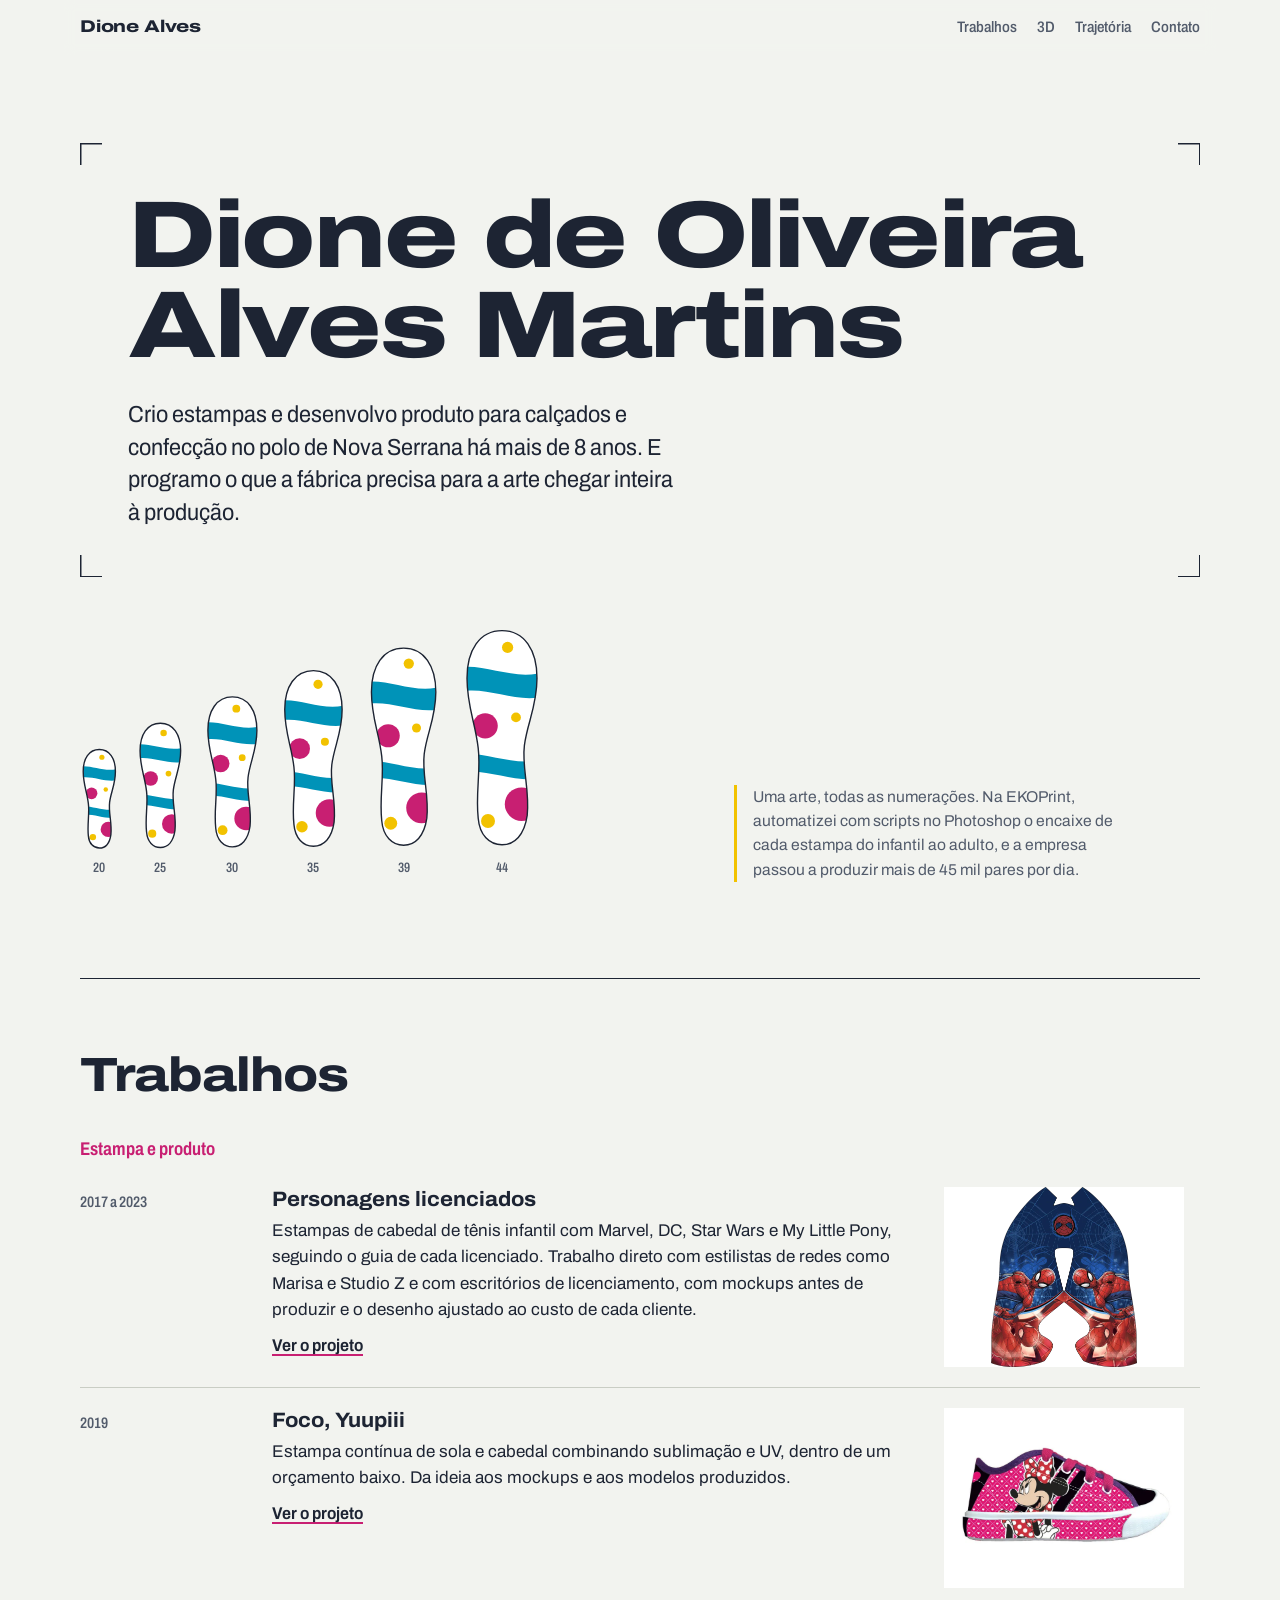
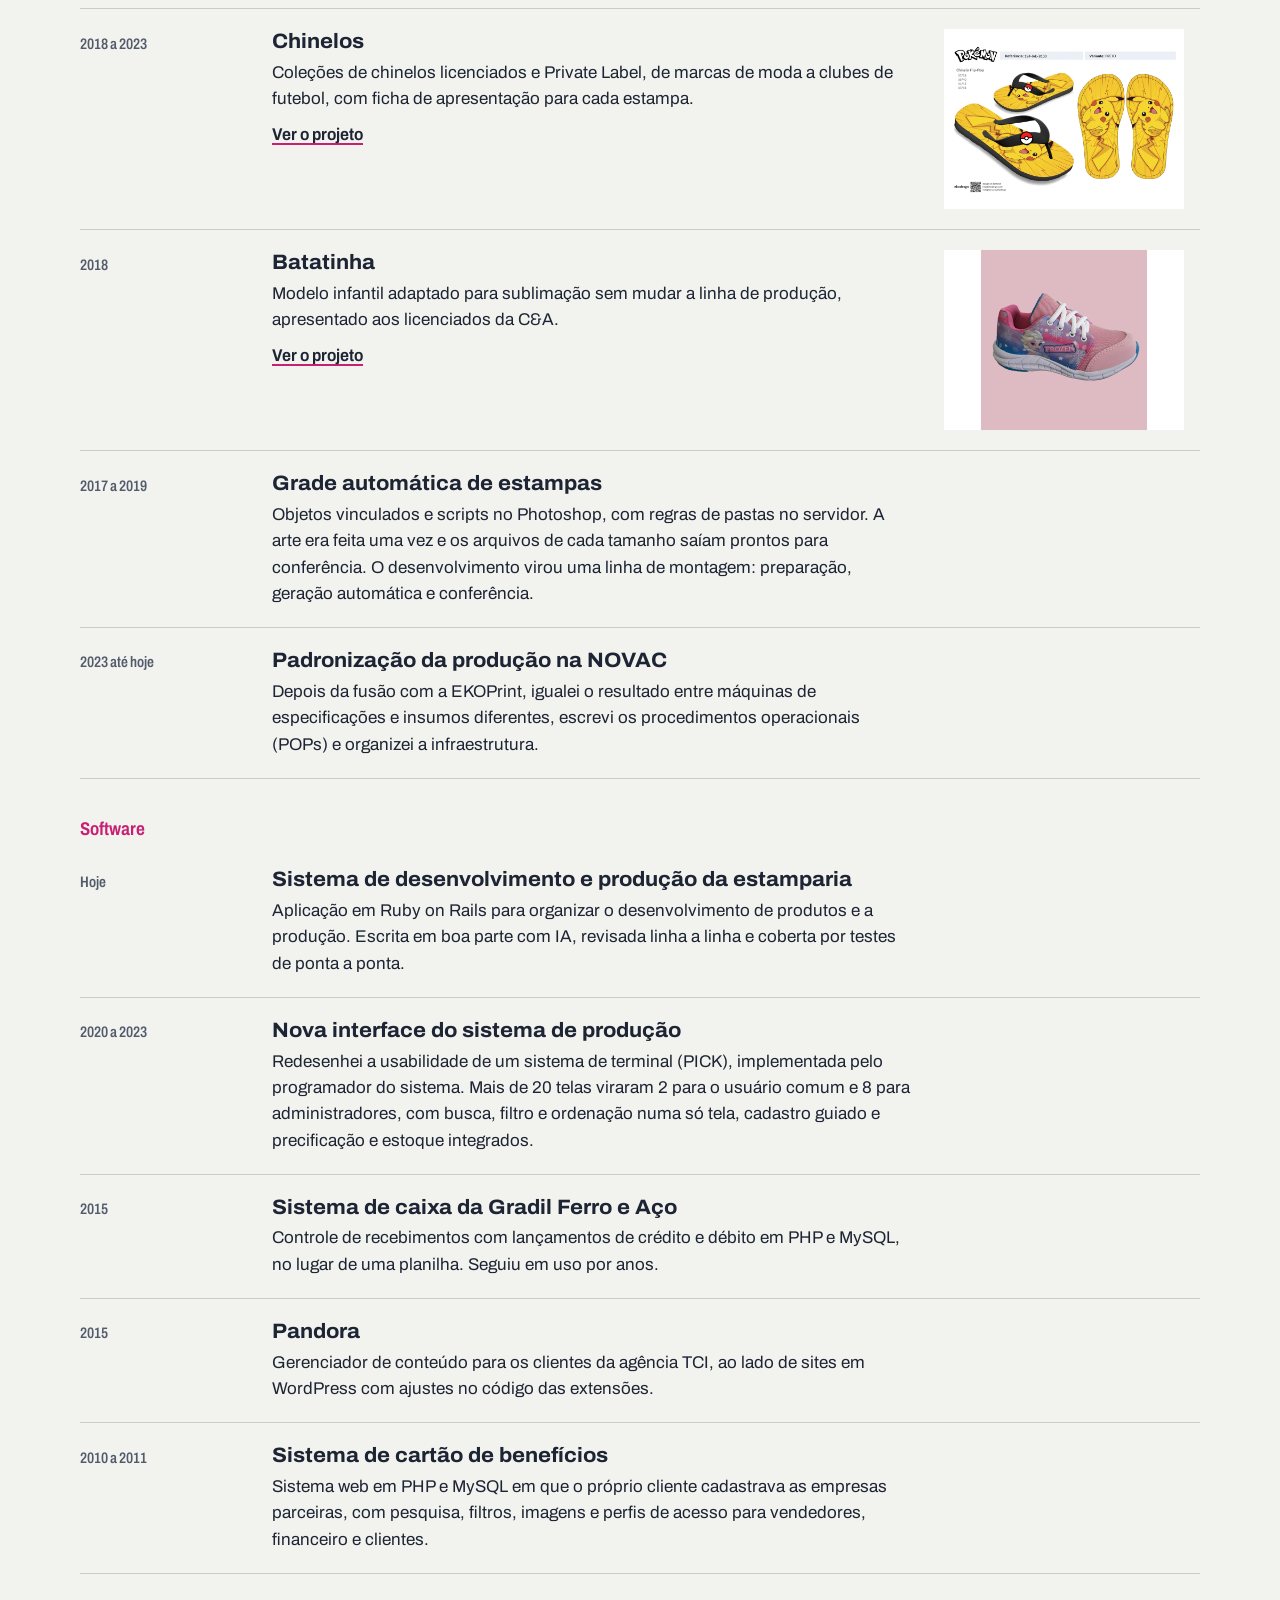
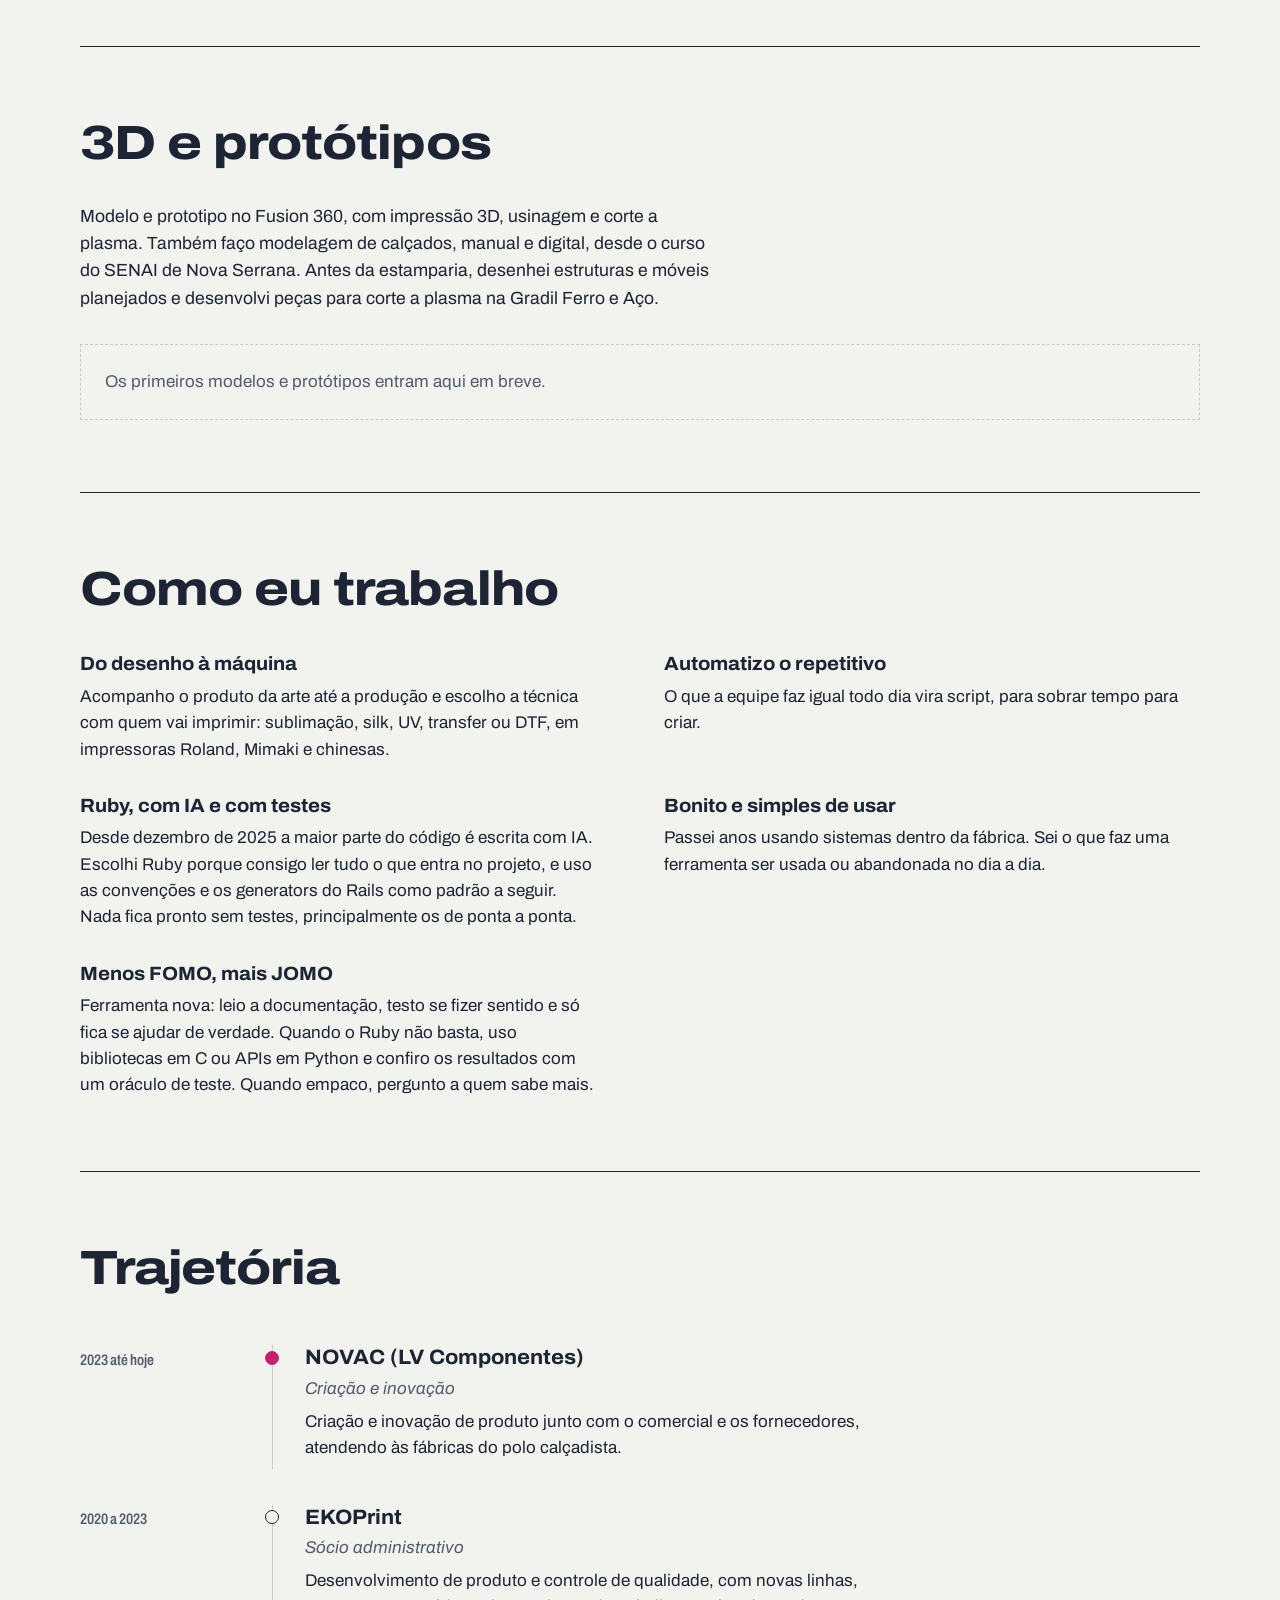
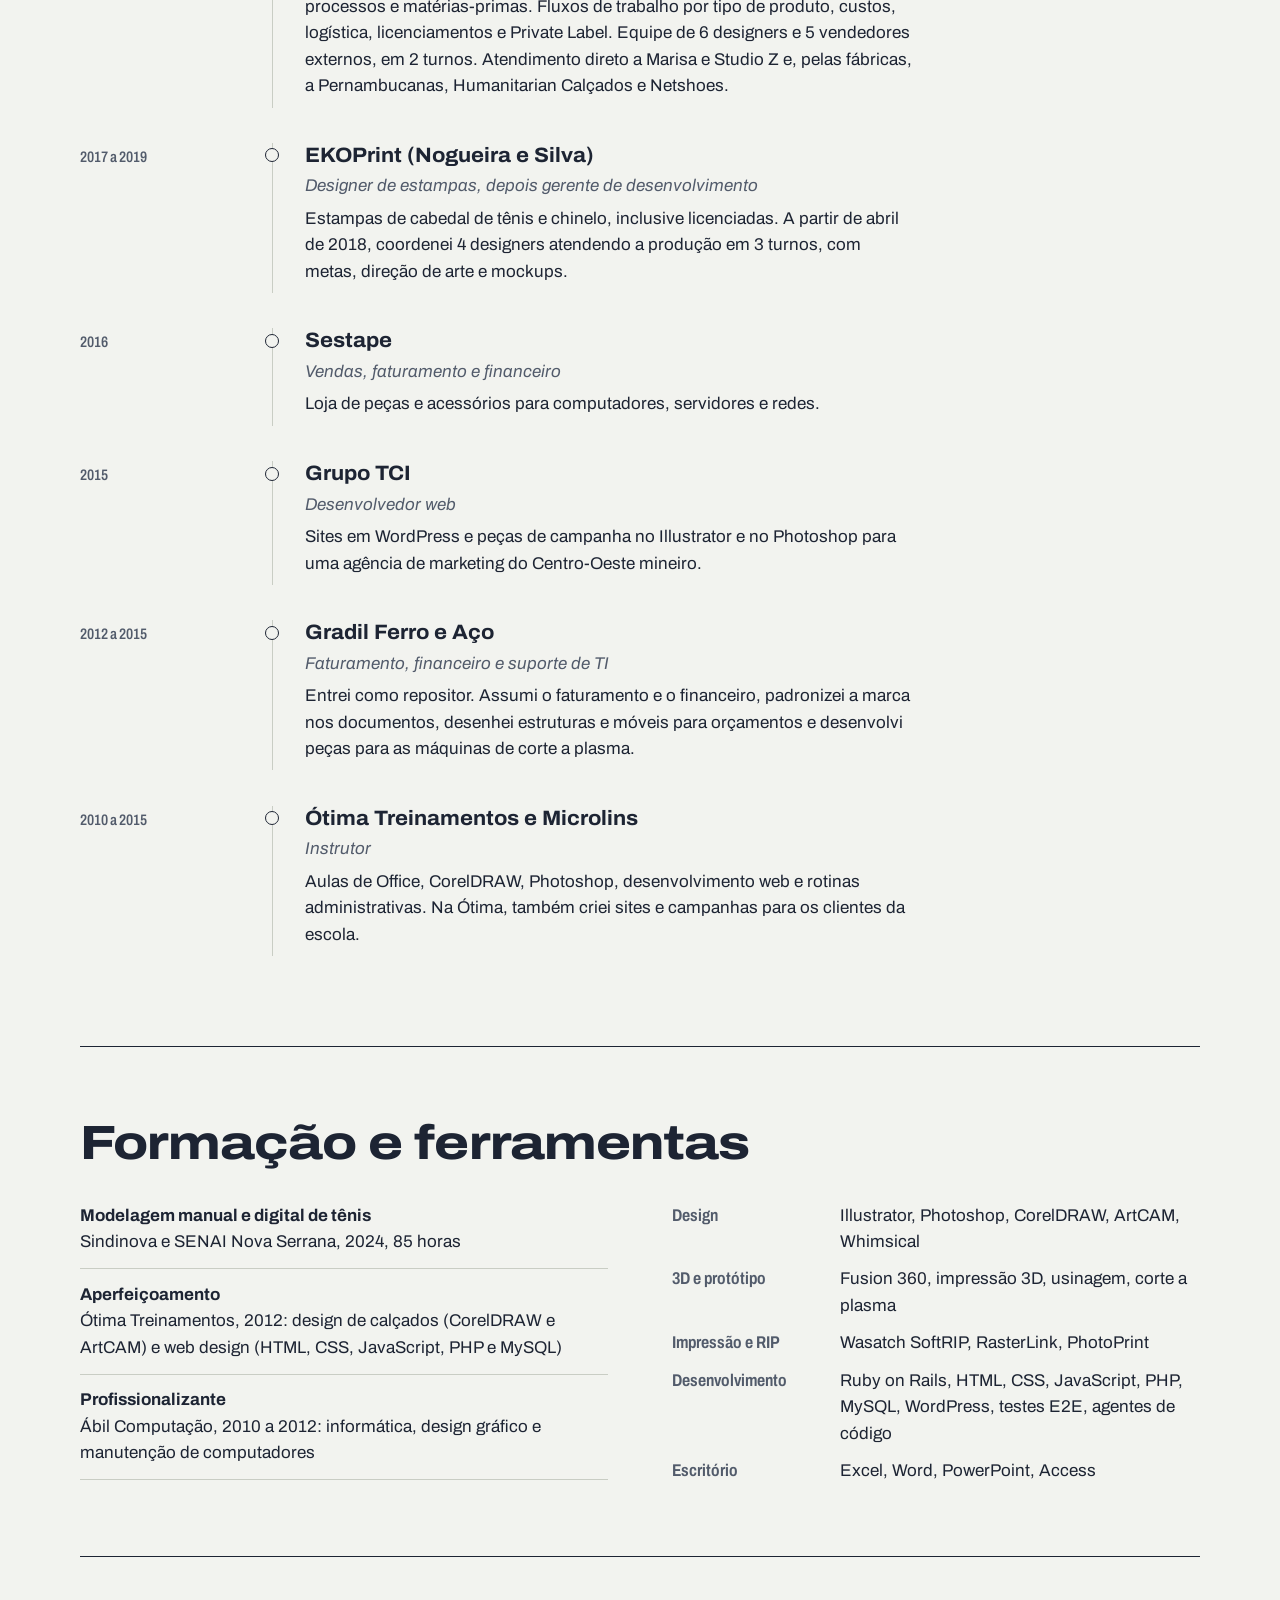
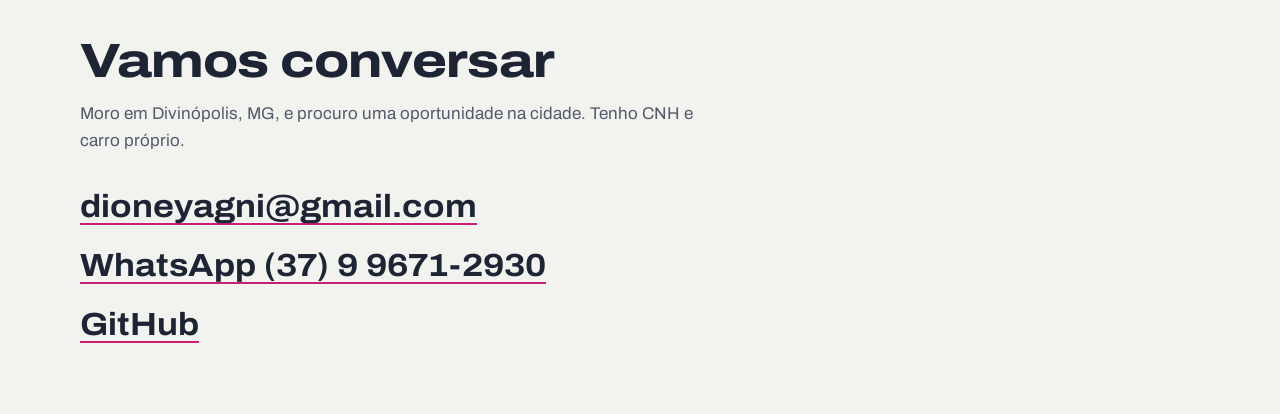
==== commit ed13161a: "Troca o nome curto para Dione Alves e remove o destaque da página Chinelos Co-Authored-By: Claude Op" ====
--- a/index.html
+++ b/index.html
@@ -3,13 +3,13 @@
 <head>
   <meta charset="utf-8">
   <meta name="viewport" content="width=device-width, initial-scale=1">
-  <title>Dione Martins · Design de estampas, produto e software</title>
+  <title>Dione Alves · Design de estampas, produto e software</title>
   <meta name="description" content="Dione de Oliveira Alves Martins: designer de estampas e produto no polo calçadista de Nova Serrana e desenvolvedor Ruby on Rails. Divinópolis, MG.">
   <link rel="canonical" href="https://dioneyagni.github.io/">
 
   <meta property="og:type" content="website">
   <meta property="og:locale" content="pt_BR">
-  <meta property="og:title" content="Dione Martins · Design de estampas, produto e software">
+  <meta property="og:title" content="Dione Alves · Design de estampas, produto e software">
   <meta property="og:description" content="Mais de 8 anos criando estampas e produto para calçados e confecção, e programando o que a fábrica precisa.">
   <meta property="og:url" content="https://dioneyagni.github.io/">
   <meta name="theme-color" content="#F2F3EF" media="(prefers-color-scheme: light)">
@@ -60,7 +60,7 @@
   <a class="pular" href="#trabalhos">Pular para os trabalhos</a>
 
   <header class="topo">
-    <a class="marca" href="#inicio">Dione Martins</a>
+    <a class="marca" href="#inicio">Dione Alves</a>
     <nav aria-label="Seções">
       <a href="#trabalhos">Trabalhos</a>
       <a href="#3d">3D</a>
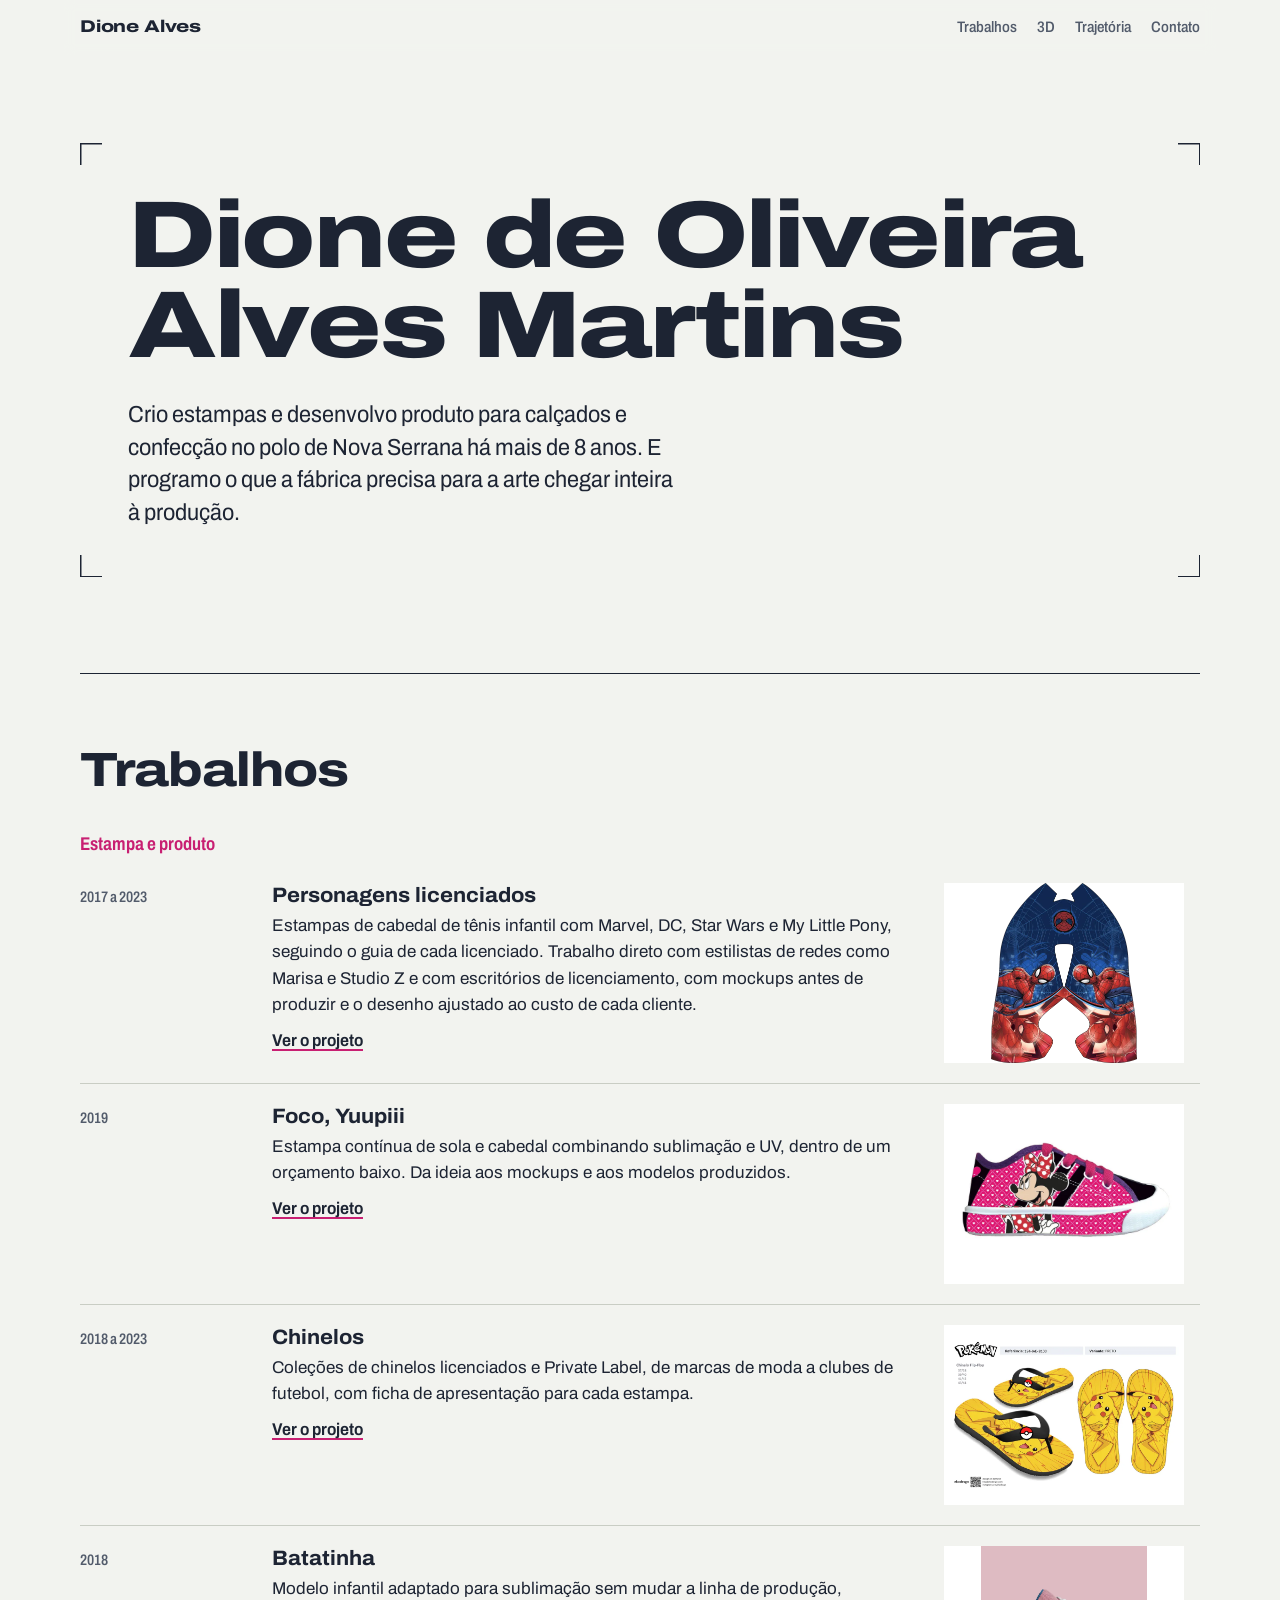
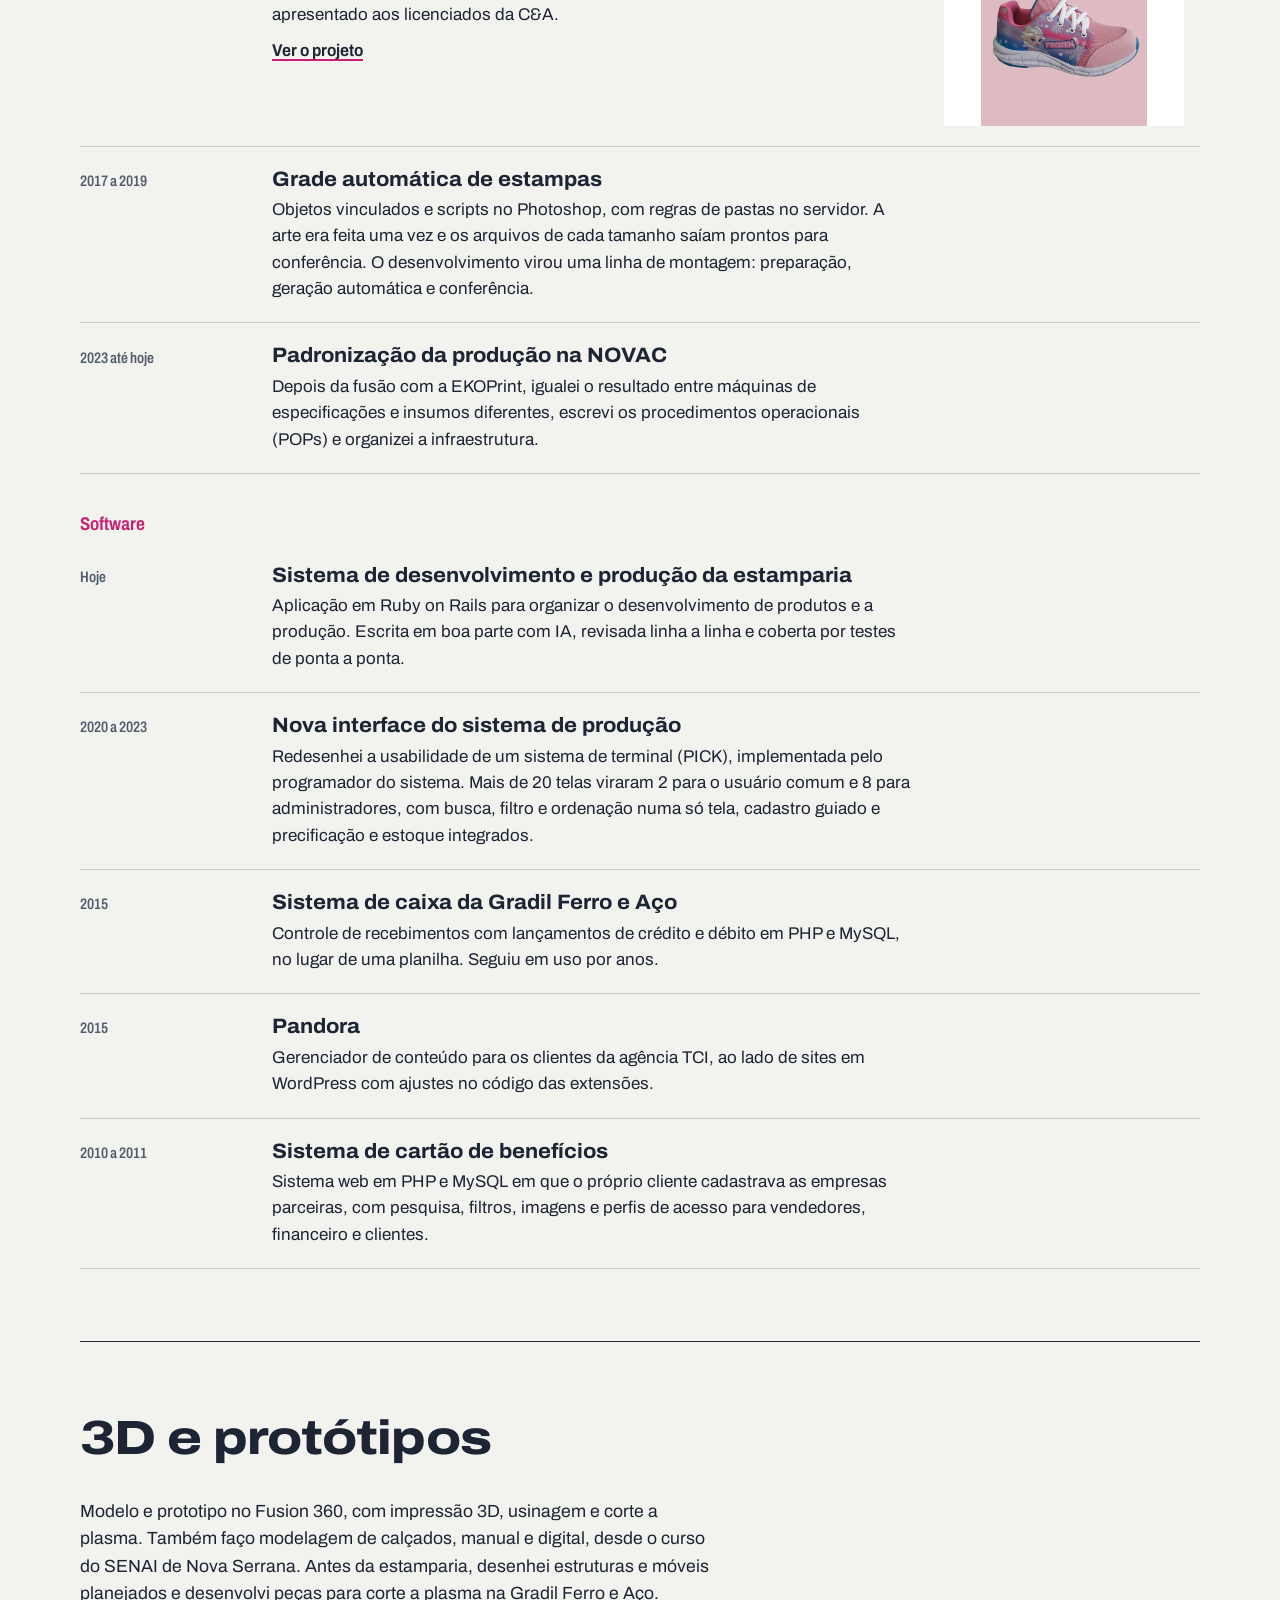
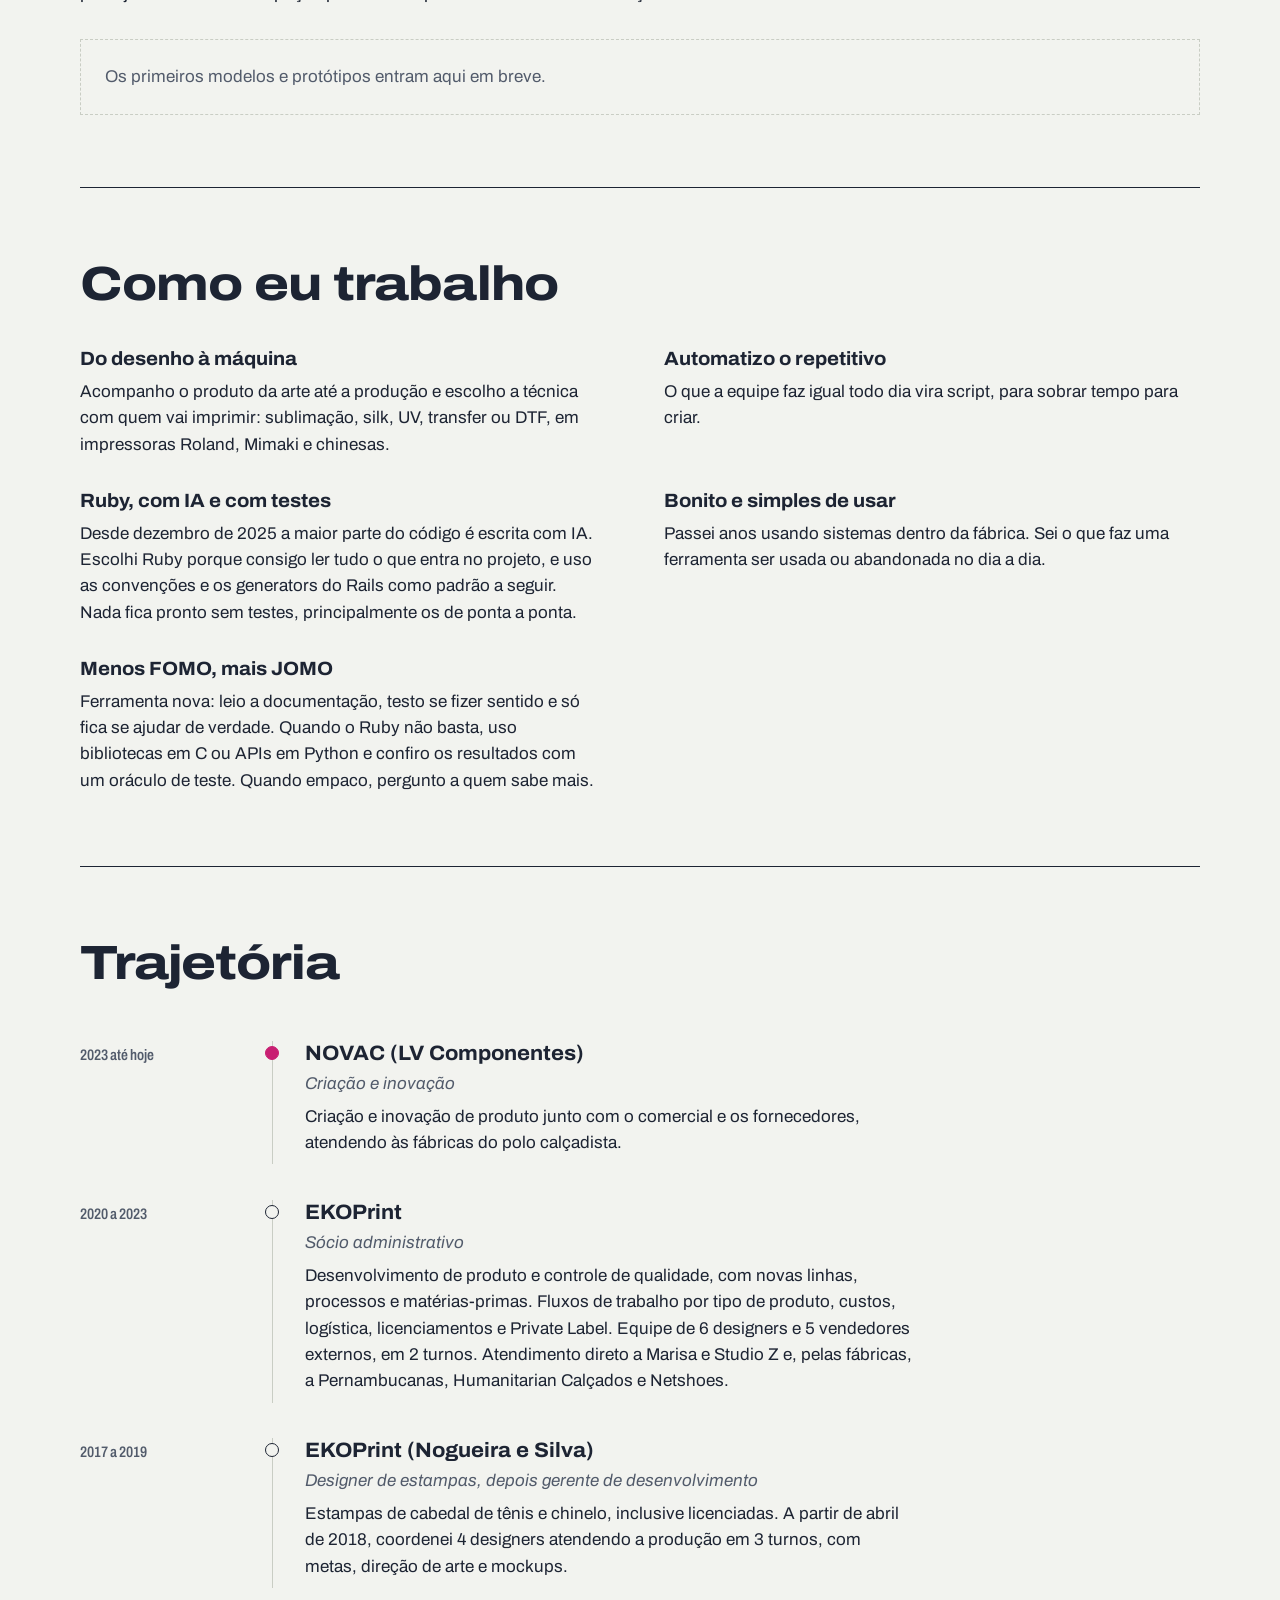
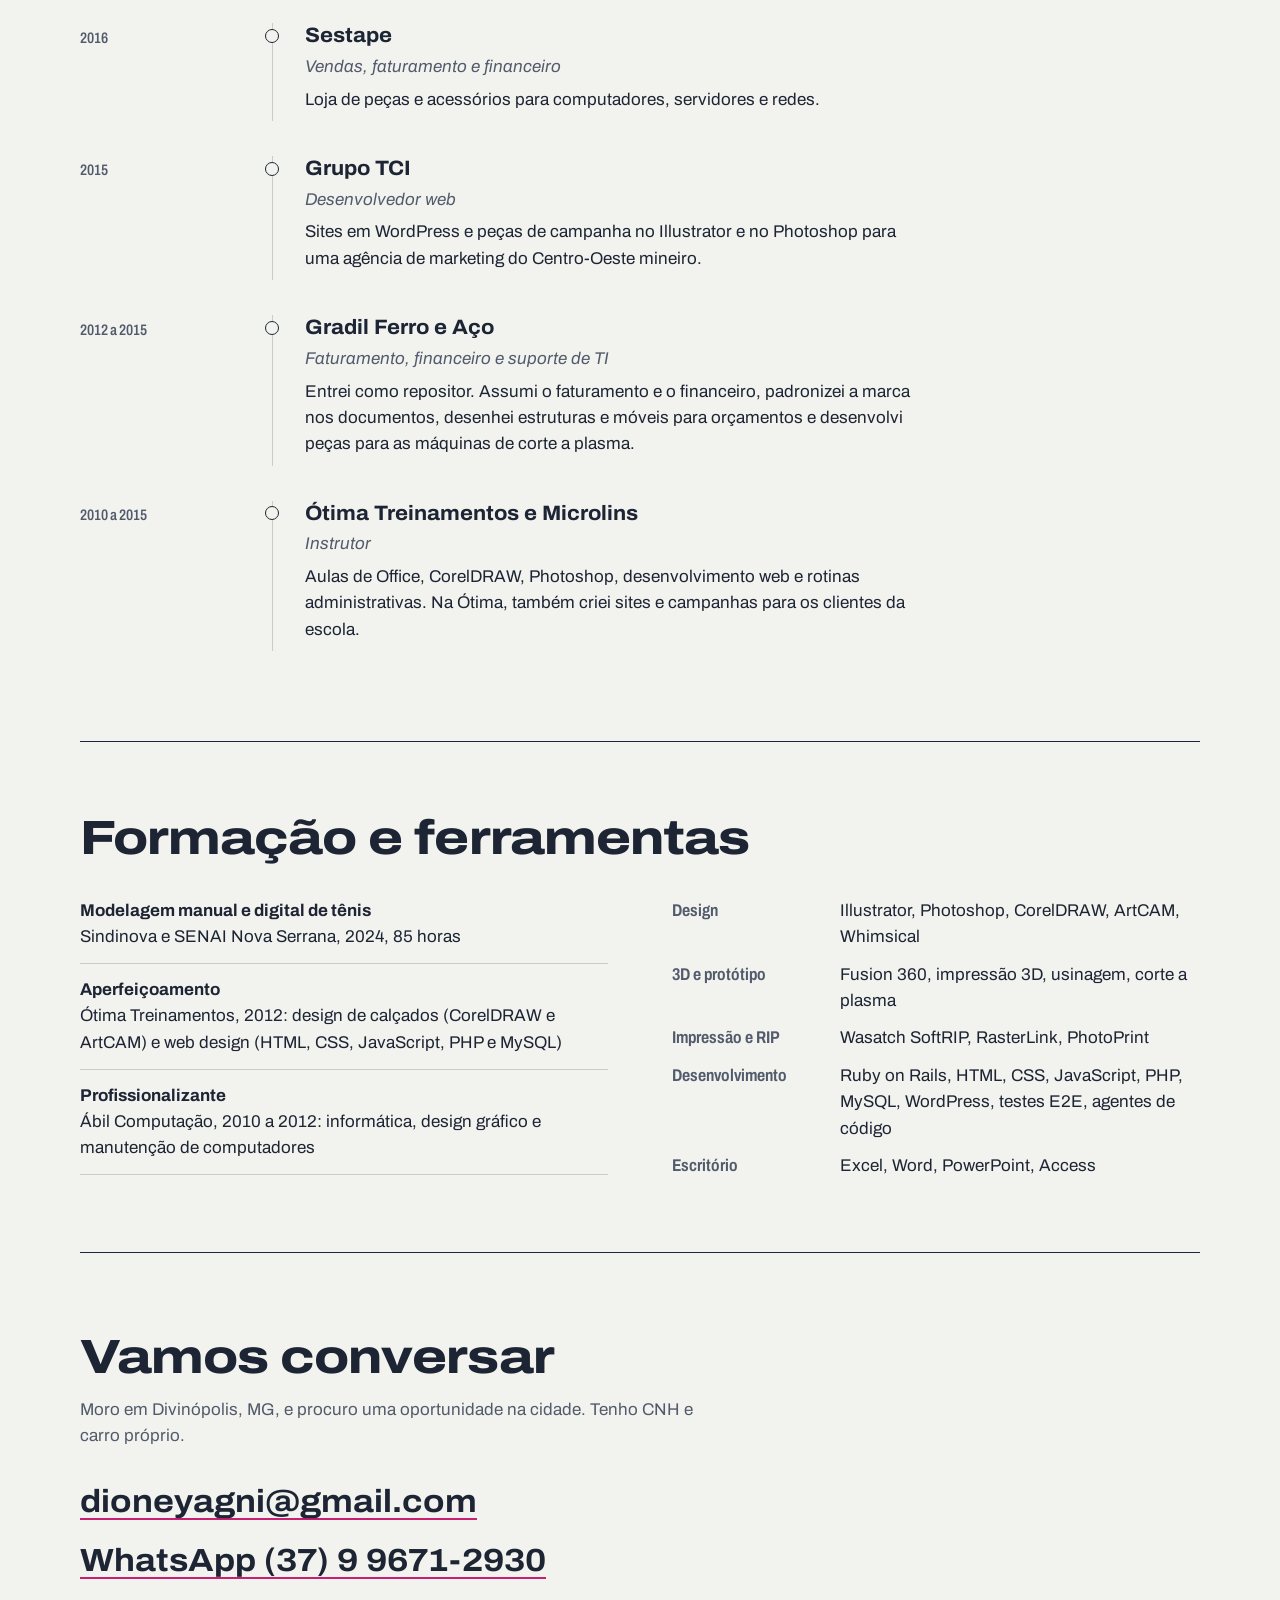
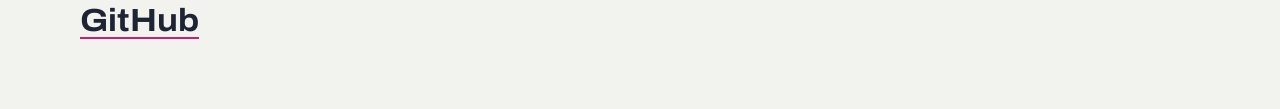
==== commit d43449f4: "Remove da home o bloco das numerações (45 mil pares) e devolve o destaque da página Chinelos Co-Auth" ====
--- a/index.html
+++ b/index.html
@@ -32,31 +32,6 @@
 </head>
 <body>
 
-  <!--
-    Arte da "grade": a mesma estampa desenhada uma vez e usada em todos os tamanhos.
-    Fica escondida aqui e é reaproveitada no topo com <use href="#palmilha">.
-  -->
-  <svg class="sprite" aria-hidden="true" focusable="false">
-    <defs>
-      <clipPath id="contorno">
-        <path d="M30 4C46 4 55 18 55 38c0 20-7 32-9 48-2 16 4 32 2 50-2 14-9 21-18 21s-16-7-17-19c-2-18 2-34 0-50C11 70 5 58 5 38 5 18 14 4 30 4z"/>
-      </clipPath>
-    </defs>
-    <symbol id="palmilha" viewBox="0 0 60 161">
-      <g clip-path="url(#contorno)">
-        <rect width="60" height="161" class="arte-fundo"/>
-        <path d="M-10 34C12 20 44 48 70 28V46C46 64 14 36 -10 52Z" class="arte-ciano"/>
-        <path d="M-10 96C12 82 44 110 70 90V104C46 122 14 94 -10 110Z" class="arte-ciano"/>
-        <circle cx="18" cy="72" r="9" class="arte-magenta"/>
-        <circle cx="44" cy="128" r="12" class="arte-magenta"/>
-        <circle cx="40" cy="66" r="3.5" class="arte-amarelo"/>
-        <circle cx="20" cy="140" r="5" class="arte-amarelo"/>
-        <circle cx="34" cy="16" r="4" class="arte-amarelo"/>
-      </g>
-      <path d="M30 4C46 4 55 18 55 38c0 20-7 32-9 48-2 16 4 32 2 50-2 14-9 21-18 21s-16-7-17-19c-2-18 2-34 0-50C11 70 5 58 5 38 5 18 14 4 30 4z" class="arte-contorno"/>
-    </symbol>
-  </svg>
-
   <a class="pular" href="#trabalhos">Pular para os trabalhos</a>
 
   <header class="topo">
@@ -80,21 +55,6 @@
           E programo o que a fábrica precisa para a arte chegar inteira à produção.
         </p>
       </div>
-
-      <figure class="grade">
-        <ol class="grade-tamanhos">
-          <li style="--t:.46"><svg viewBox="0 0 60 161" aria-hidden="true"><use href="#palmilha"/></svg><span>20</span></li>
-          <li style="--t:.58"><svg viewBox="0 0 60 161" aria-hidden="true"><use href="#palmilha"/></svg><span>25</span></li>
-          <li style="--t:.70"><svg viewBox="0 0 60 161" aria-hidden="true"><use href="#palmilha"/></svg><span>30</span></li>
-          <li style="--t:.82"><svg viewBox="0 0 60 161" aria-hidden="true"><use href="#palmilha"/></svg><span>35</span></li>
-          <li style="--t:.92"><svg viewBox="0 0 60 161" aria-hidden="true"><use href="#palmilha"/></svg><span>39</span></li>
-          <li style="--t:1"><svg viewBox="0 0 60 161" aria-hidden="true"><use href="#palmilha"/></svg><span>44</span></li>
-        </ol>
-        <figcaption>
-          Uma arte, todas as numerações. Na EKOPrint, automatizei com scripts no Photoshop o encaixe de cada estampa
-          do infantil ao adulto, e a empresa passou a produzir mais de 45 mil pares por dia.
-        </figcaption>
-      </figure>
     </section>
 
     <!-- ============ TRABALHOS ============ -->
--- a/assets/css/site.css
+++ b/assets/css/site.css
@@ -12,7 +12,6 @@
   --ciano: #0093B8;
   --magenta: #C81F72;
   --amarelo: #F2C200;
-  --arte-fundo: #FFFFFF;
 
   --fonte: "Archivo", "Helvetica Neue", Arial, sans-serif;
   --gutter: 16px;
@@ -31,7 +30,6 @@
     --ciano: #3BB9DA;
     --magenta: #EC5A9E;
     --amarelo: #F2C200;
-    --arte-fundo: #F4F4EF;
     color-scheme: dark;
   }
 }
@@ -43,7 +41,6 @@
   --linha: #343B49;
   --ciano: #3BB9DA;
   --magenta: #EC5A9E;
-  --arte-fundo: #F4F4EF;
   color-scheme: dark;
 }
 
@@ -72,8 +69,6 @@
 a:hover { color: var(--magenta); }
 :focus-visible { outline: 3px solid var(--ciano); outline-offset: 3px; border-radius: 2px; }
 
-.sprite { position: absolute; width: 0; height: 0; overflow: hidden; }
-
 .pular {
   position: absolute; left: var(--gutter); top: -4rem;
   background: var(--tinta); color: var(--papel); padding: .6rem 1rem; z-index: 10;
@@ -101,7 +96,7 @@
 
 /* ---------- abertura ---------- */
 .abertura {
-  display: grid; gap: 3rem;
+  display: grid;
   padding-block: clamp(2.5rem, 7vw, 5.5rem) clamp(3rem, 8vw, 6rem);
 }
 
@@ -139,49 +134,6 @@
   font-variation-settings: "wdth" 92;
 }
 
-/* a grade: a mesma arte em várias numerações */
-.grade { display: grid; gap: 1.25rem; }
-@media (min-width: 900px) {
-  .grade { grid-template-columns: minmax(0, 1.3fr) minmax(0, 1fr); align-items: end; gap: 3rem; }
-}
-
-.grade-tamanhos {
-  display: flex; align-items: flex-end; gap: clamp(.4rem, 1.6vw, 1.1rem);
-  padding-bottom: .25rem;
-}
-.grade-tamanhos li {
-  width: calc(var(--t) * clamp(2.6rem, 9vw, 5.25rem));
-  display: grid; justify-items: center; gap: .4rem;
-}
-.grade-tamanhos svg { width: 100%; height: auto; display: block; overflow: visible; }
-.grade-tamanhos span {
-  font-size: .85rem; font-weight: 600; color: var(--tinta-suave);
-  font-variation-settings: "wdth" 70; font-variant-numeric: tabular-nums;
-}
-
-.arte-fundo { fill: var(--arte-fundo); }
-.arte-ciano { fill: var(--ciano); }
-.arte-magenta { fill: var(--magenta); }
-.arte-amarelo { fill: var(--amarelo); }
-.arte-contorno { fill: none; stroke: var(--tinta); stroke-width: 1.4; vector-effect: non-scaling-stroke; }
-
-.grade figcaption {
-  max-width: 44ch; color: var(--tinta-suave); font-size: .98rem;
-  border-left: 3px solid var(--amarelo); padding-left: 1rem;
-}
-
-/* um único momento de movimento: as numerações aparecem da menor para a maior */
-@media (prefers-reduced-motion: no-preference) {
-  .grade-tamanhos li { animation: entra .55s cubic-bezier(.2, .7, .2, 1) both; transform-origin: bottom center; }
-  .grade-tamanhos li:nth-child(1) { animation-delay: .15s; }
-  .grade-tamanhos li:nth-child(2) { animation-delay: .25s; }
-  .grade-tamanhos li:nth-child(3) { animation-delay: .35s; }
-  .grade-tamanhos li:nth-child(4) { animation-delay: .45s; }
-  .grade-tamanhos li:nth-child(5) { animation-delay: .55s; }
-  .grade-tamanhos li:nth-child(6) { animation-delay: .65s; }
-  @keyframes entra { from { opacity: 0; transform: translateY(14px) scale(.85); } }
-}
-
 /* ---------- seções ---------- */
 .secao { padding-block: clamp(2.75rem, 6vw, 4.5rem); border-top: 1.5px solid var(--tinta); }
 
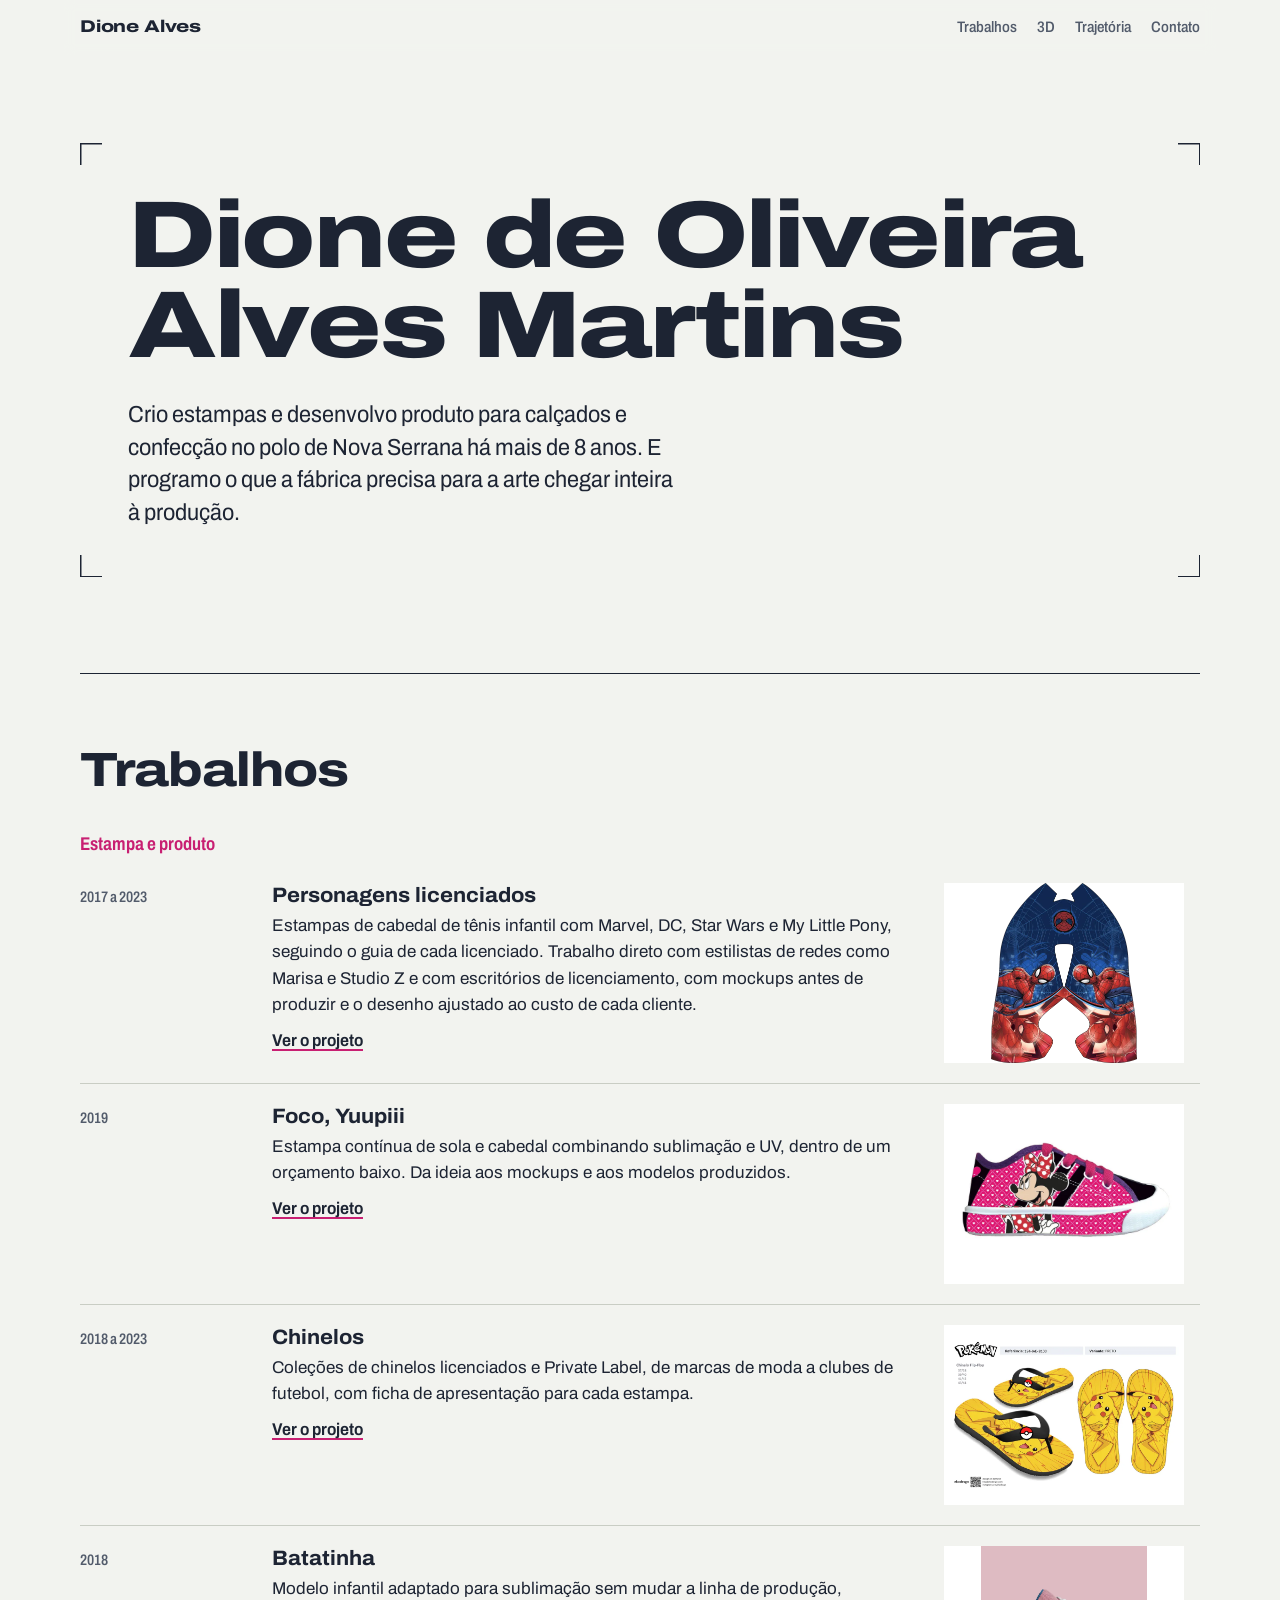
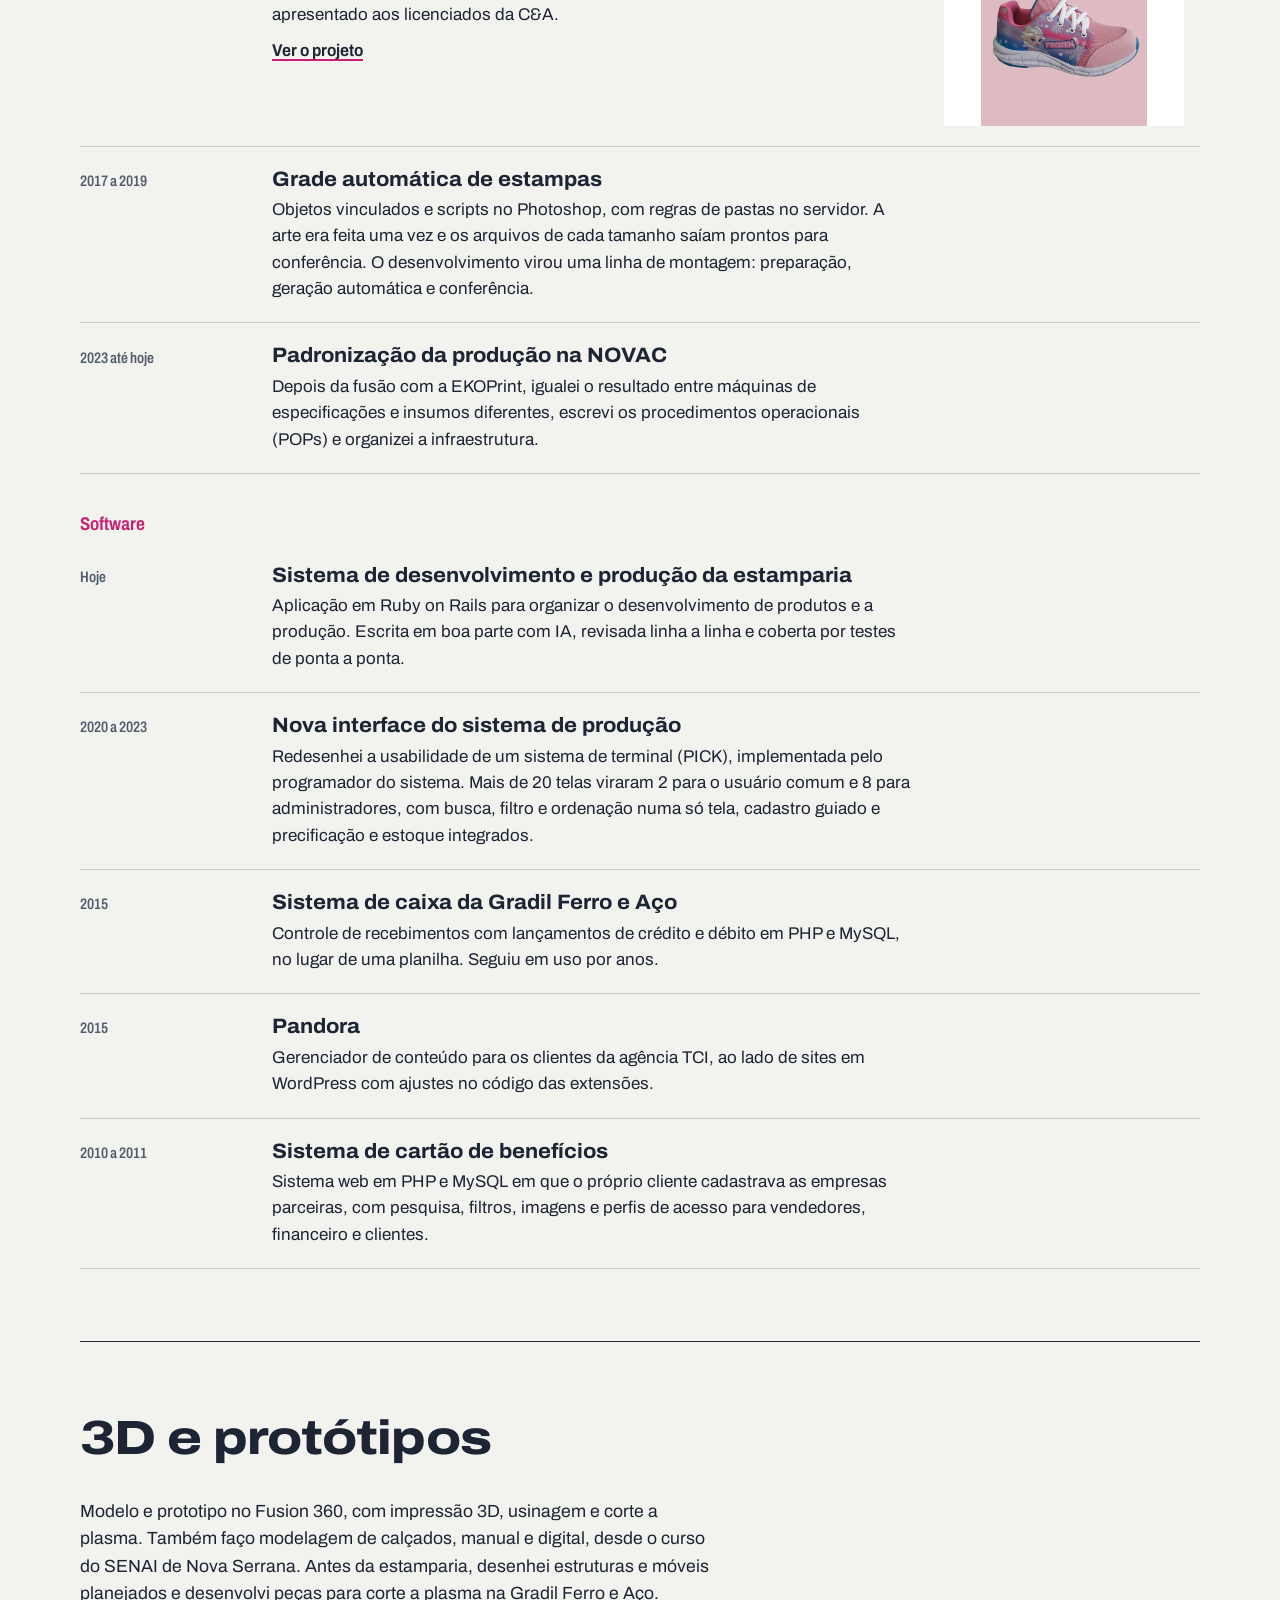
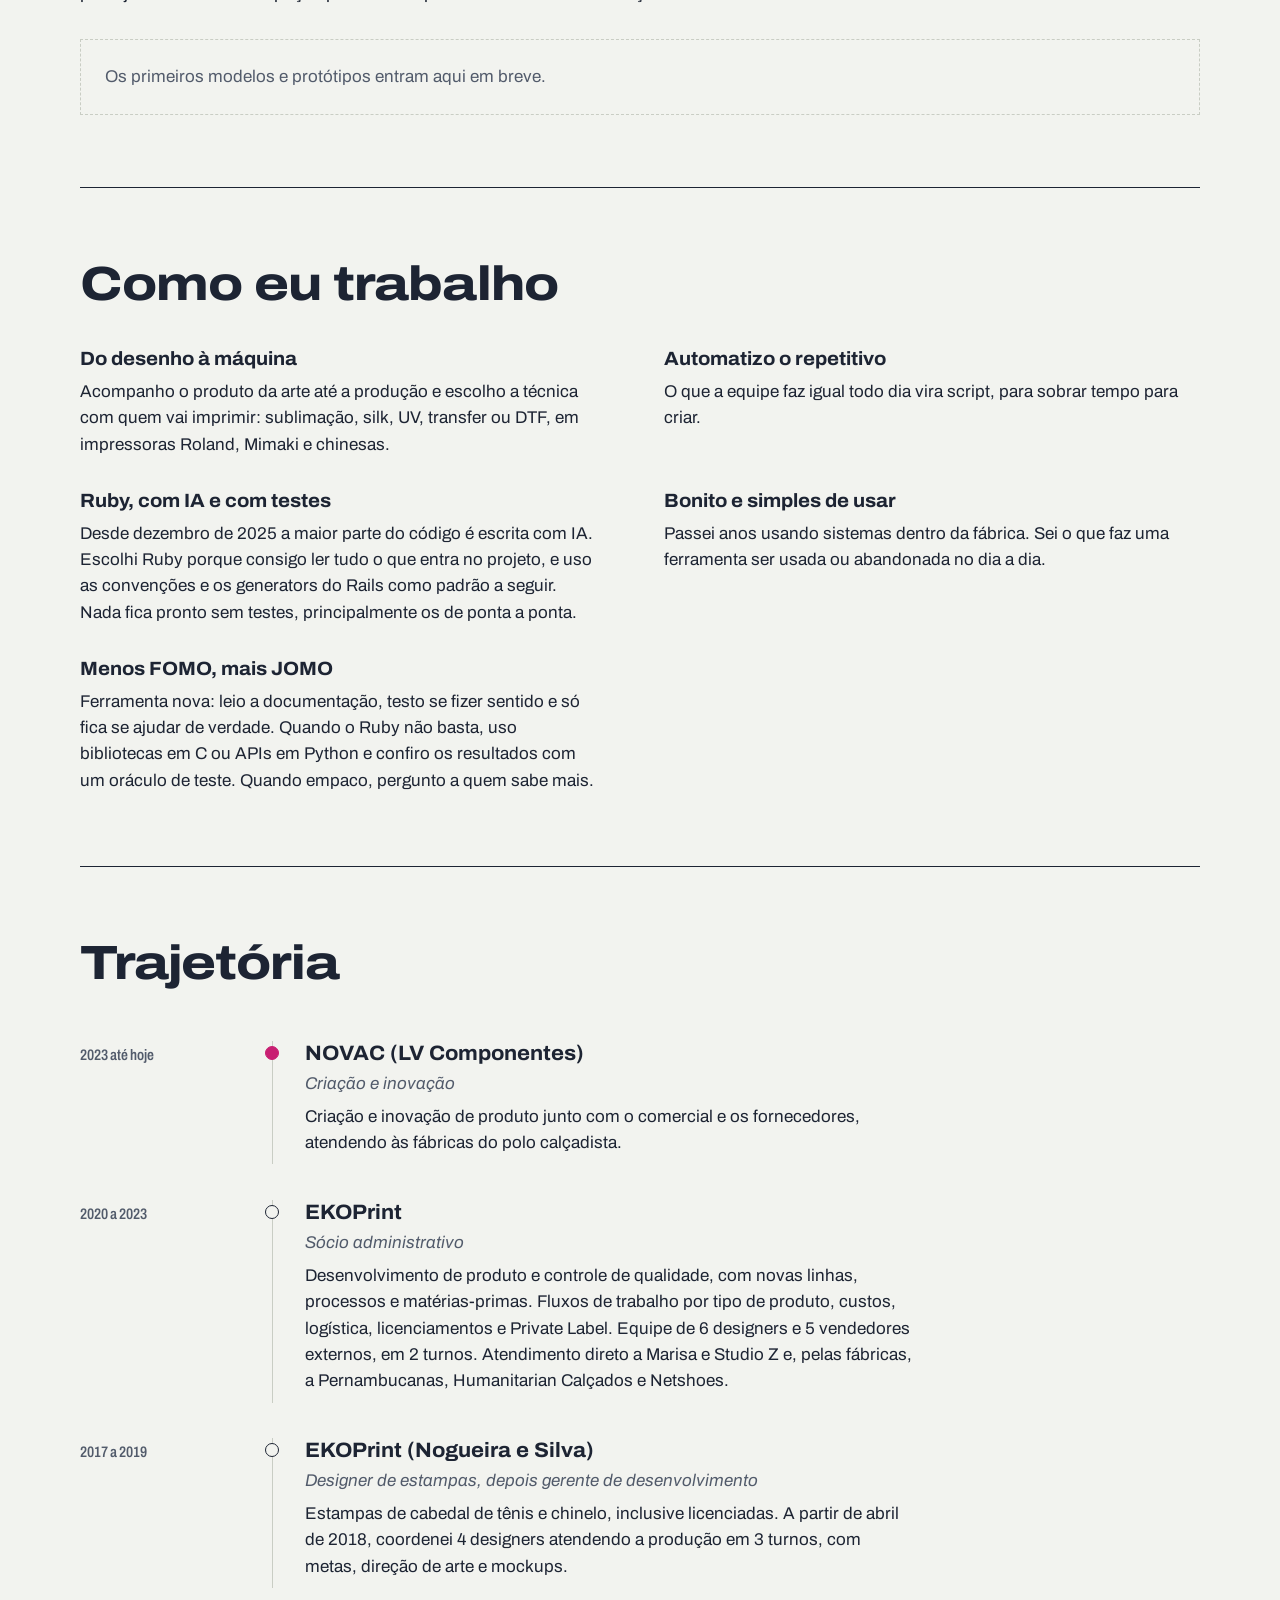
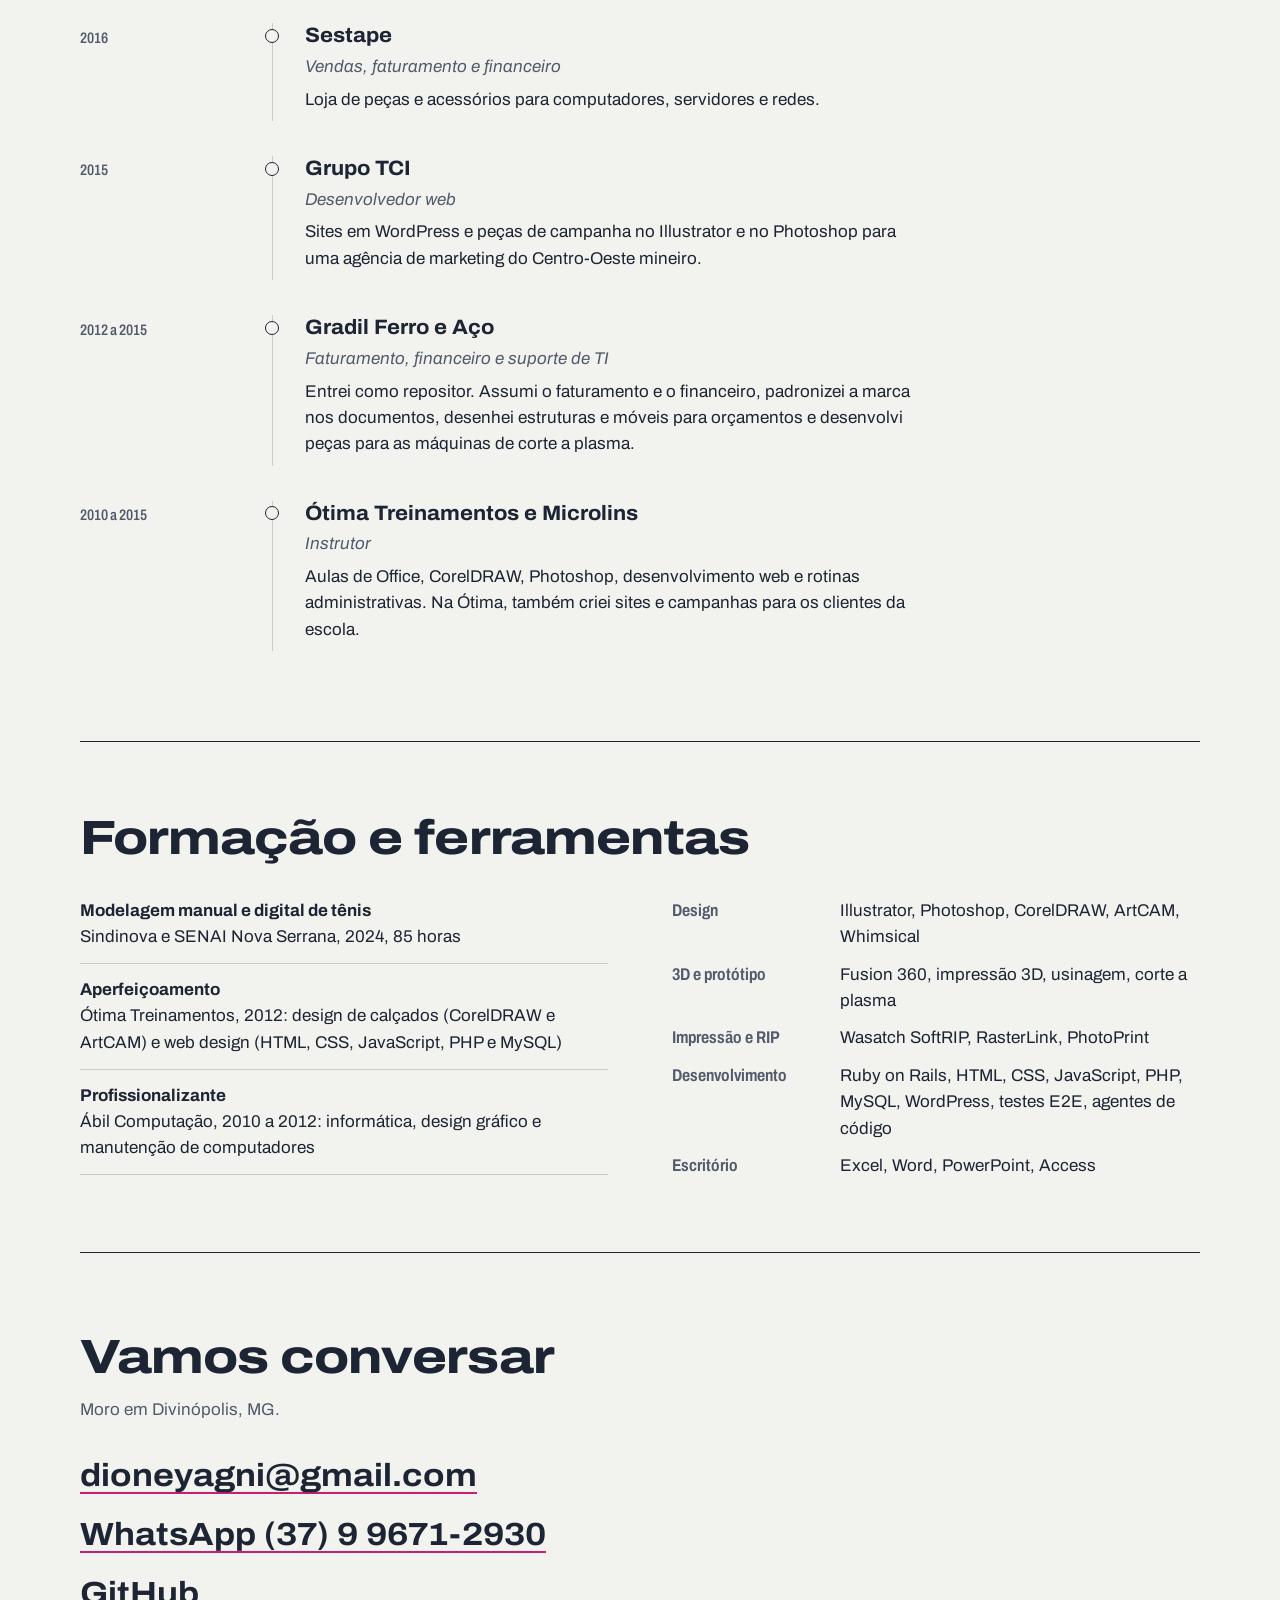
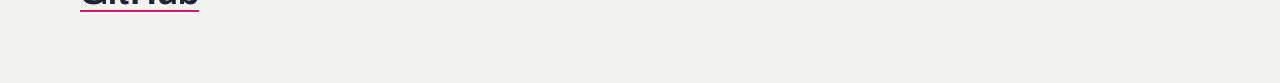
==== commit f7b3dff3: "Tira do rodapé a busca por vaga na cidade, CNH e carro Co-Authored-By: Claude Opus 5.5 <noreply@anth" ====
--- a/index.html
+++ b/index.html
@@ -299,7 +299,7 @@
   <!-- ============ CONTATO ============ -->
   <footer id="contato" class="contato" aria-labelledby="t-contato">
     <h2 id="t-contato">Vamos conversar</h2>
-    <p>Moro em Divinópolis, MG, e procuro uma oportunidade na cidade. Tenho CNH e carro próprio.</p>
+    <p>Moro em Divinópolis, MG.</p>
     <ul class="canais">
       <li><a href="mailto:dioneyagni@gmail.com">dioneyagni@gmail.com</a></li>
       <li><a href="https://wa.me/5537996712930">WhatsApp (37) 9 9671-2930</a></li>
